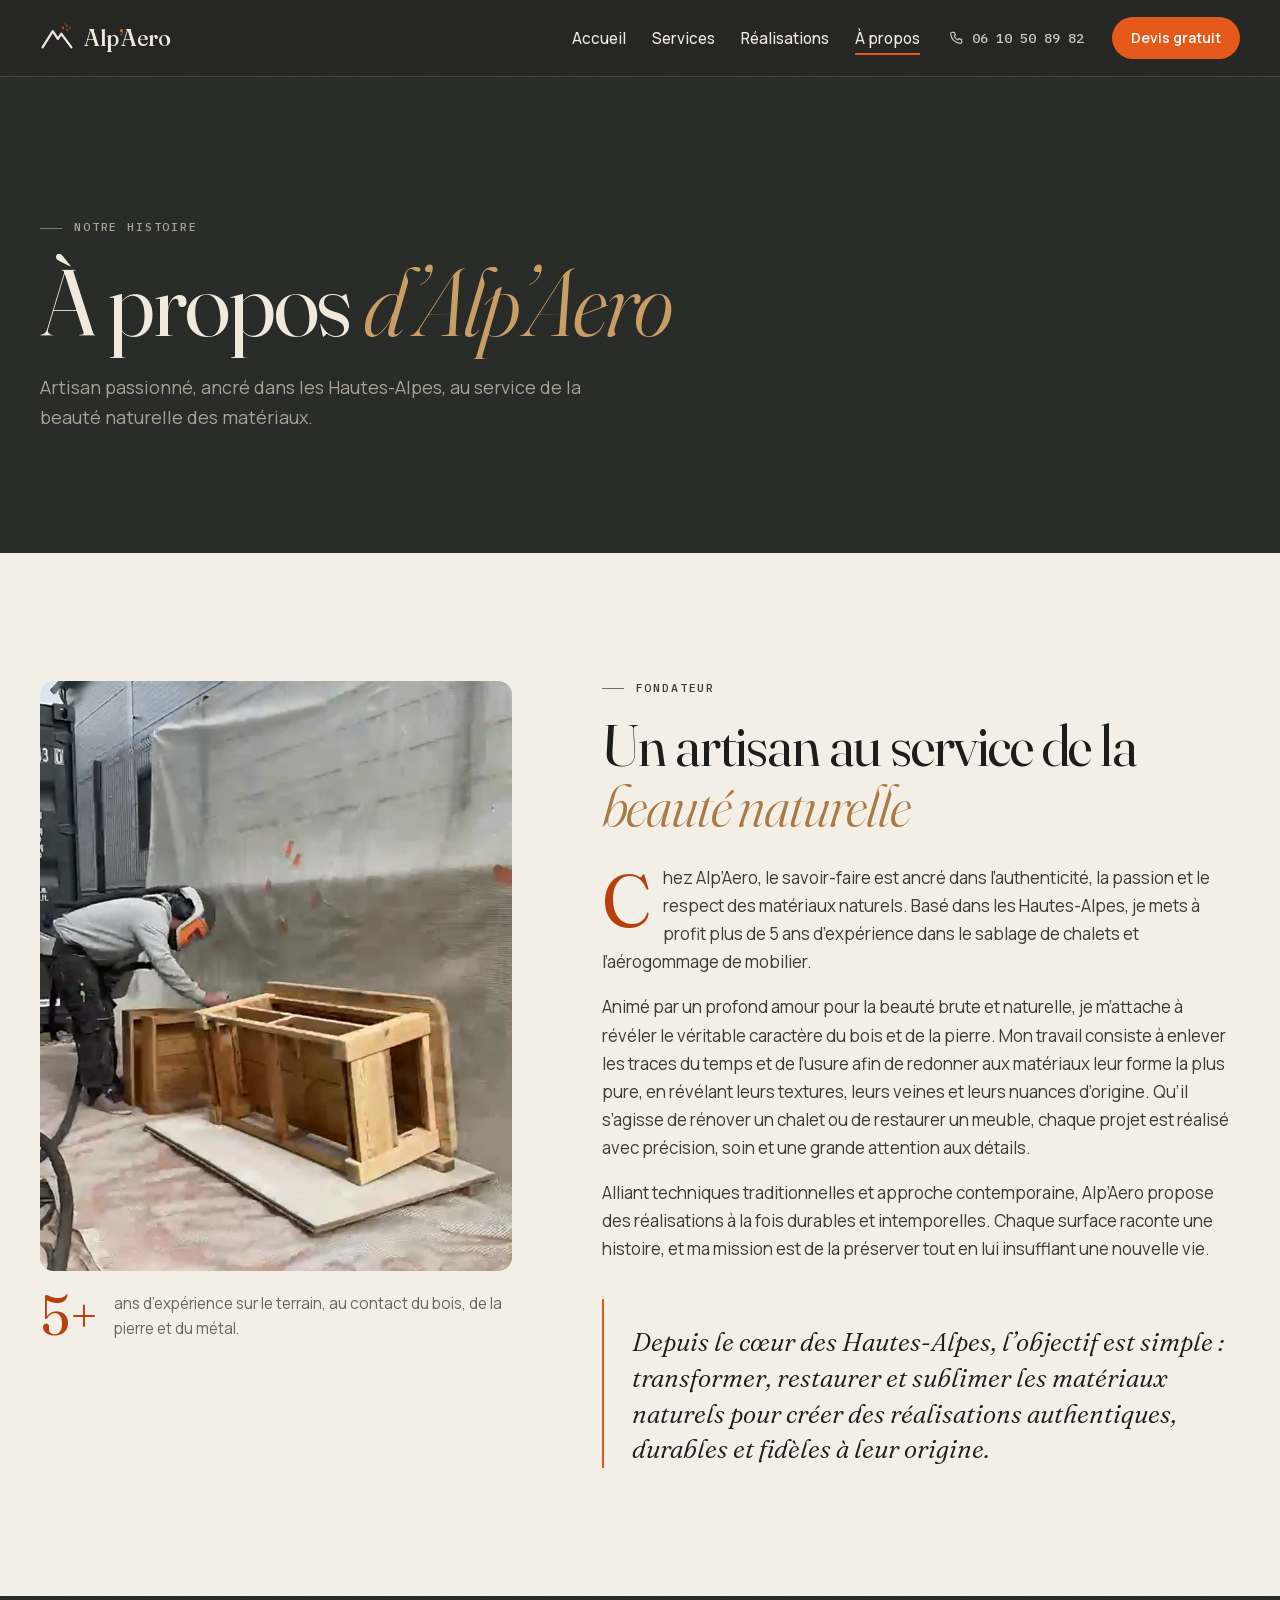
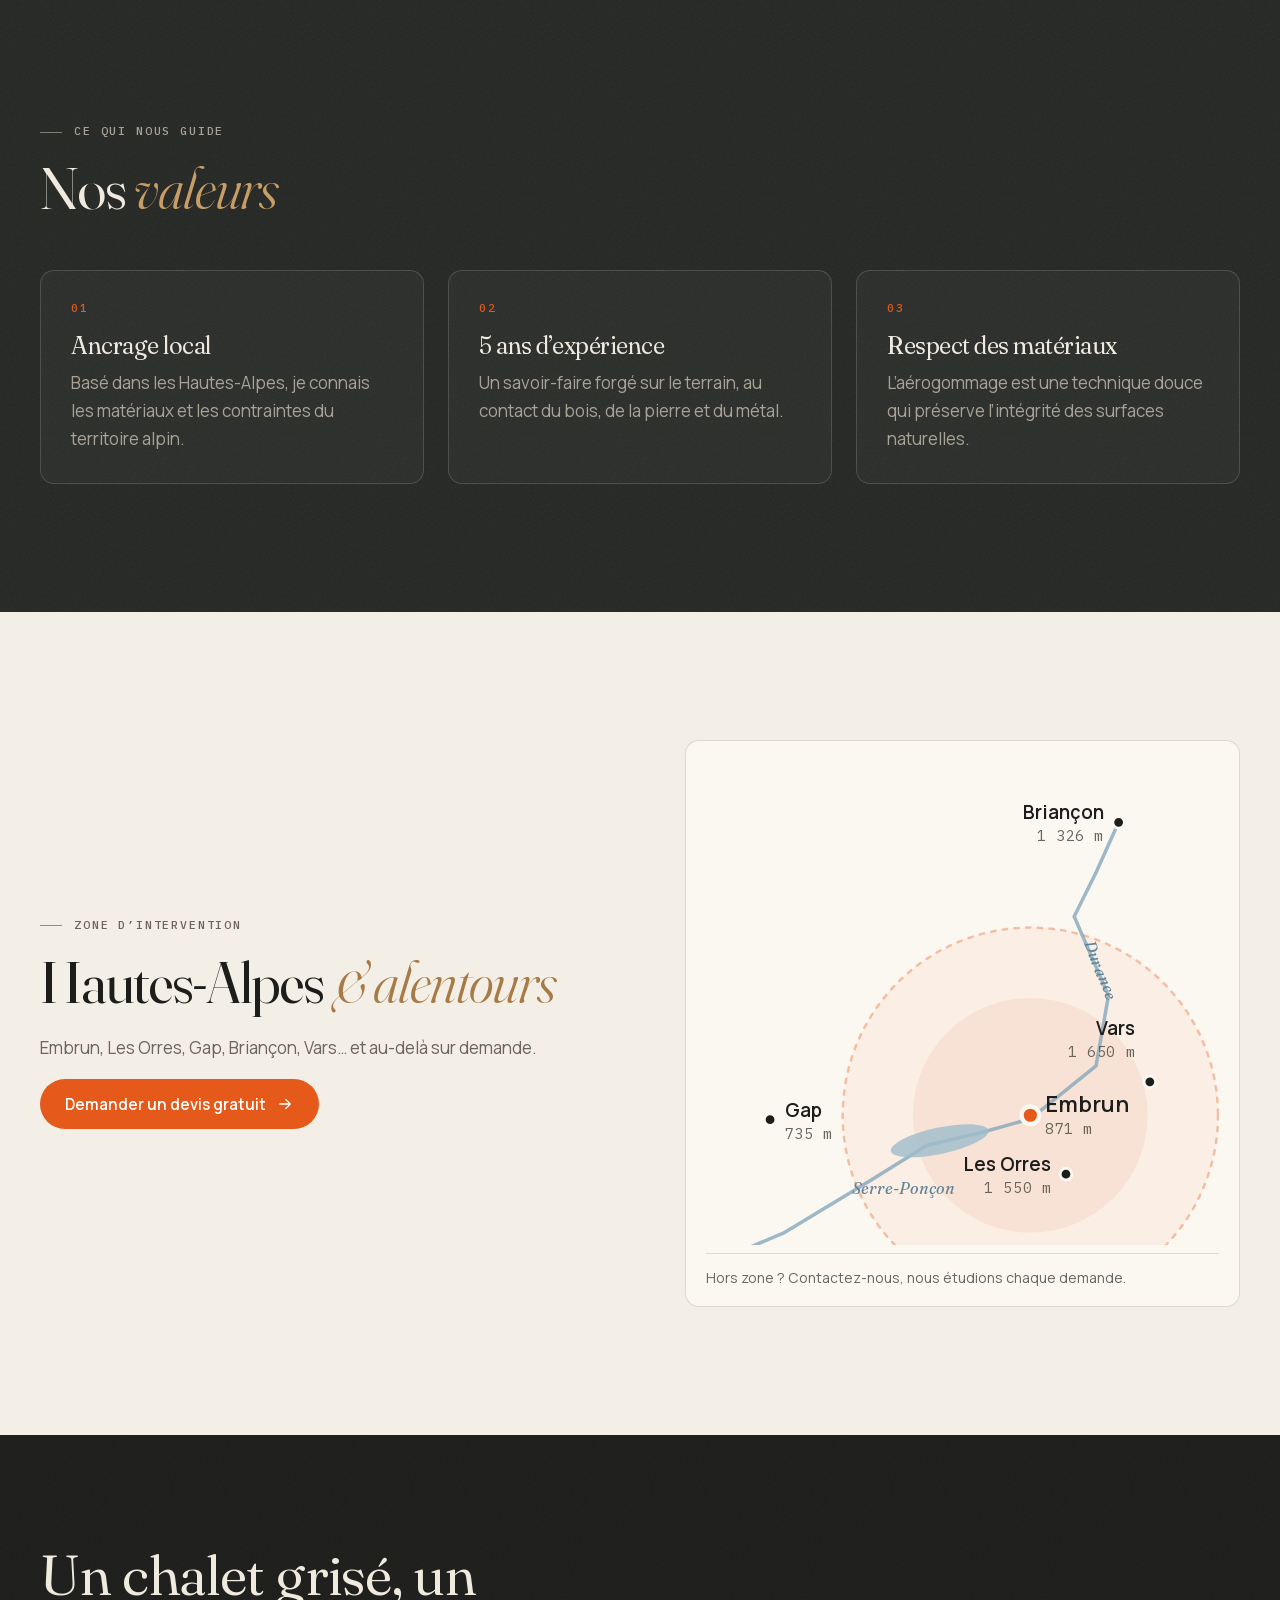
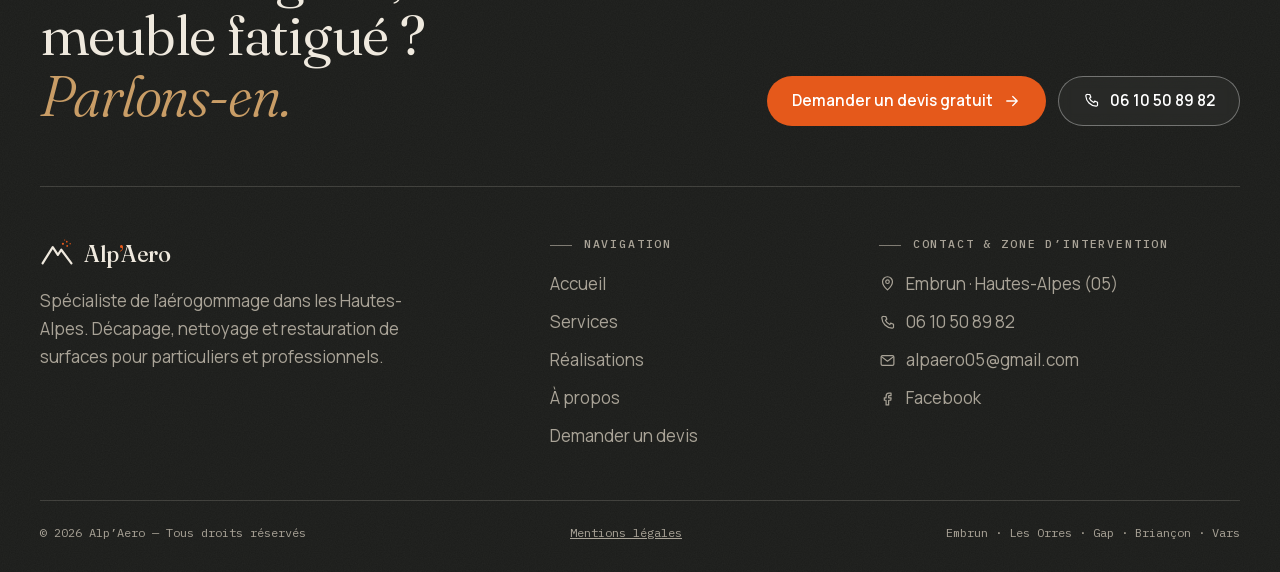
==== a-propos/index.html @ 20765908 "Alp'Aero redesign preview Co-Authored-By: Claude Opus 5.5 <noreply@anthropic.com>" ====
<!doctype html><html lang="fr"><head><meta charset="utf-8"><meta name="viewport" content="width=device-width, initial-scale=1">
<title>Artisan Sablage &amp; Aérogommage Embrun | 5 ans d'expérience | Alp'Aero</title><meta name="description" content="Artisan spécialisé en sablage et aérogommage basé à Embrun avec 5 ans d'expérience. Sablage de chalets et restauration de mobilier dans les Hautes-Alpes. ☎ 06 10 50 89 82"><link rel="canonical" href="https://alpaero.fr/a-propos">
<meta name="color-scheme" content="light"><meta name="robots" content="noindex"><meta name="theme-color" content="#1d1e1c">
<meta property="og:type" content="website"><meta property="og:locale" content="fr_FR"><meta property="og:site_name" content="Alp'Aero"><meta property="og:title" content="Artisan Sablage &amp; Aérogommage Embrun | 5 ans d'expérience | Alp'Aero"><meta property="og:description" content="Artisan spécialisé en sablage et aérogommage basé à Embrun avec 5 ans d'expérience. Sablage de chalets et restauration de mobilier dans les Hautes-Alpes. ☎ 06 10 50 89 82"><meta property="og:url" content="https://alpaero.fr/a-propos"><meta property="og:image" content="https://alpaero.fr/assets/img/chalet-terrasse-2000.webp">
<link rel="icon" href="../assets/img/favicon.svg" type="image/svg+xml">
<link rel="preload" href="../assets/fonts/fraunces.woff2" as="font" type="font/woff2" crossorigin><link rel="preload" href="../assets/fonts/manrope.woff2" as="font" type="font/woff2" crossorigin>
<link rel="stylesheet" href="../assets/css/site.css">
<script>document.documentElement.classList.add('js')</script>

</head><body class="p-a-propos"><a class="skip" href="#main">Aller au contenu</a>
<header class="hd" data-hd><div class="wrap hd-in">
<a class="brand" href="../" aria-label="Alp'Aero, accueil"><svg class="mark" viewBox="0 0 40 40" aria-hidden="true"><path class="mk-m" d="M3 31 15 12l6 9 4-6 12 16"/><g class="mk-g"><circle cx="27" cy="8" r="1.3"/><circle cx="31.5" cy="5.5" r="1"/><circle cx="32" cy="10.5" r="1.1"/><circle cx="35.5" cy="8" r=".8"/><circle cx="29" cy="3.5" r=".7"/></g></svg><span>Alp<i>’</i>Aero</span></a>
<nav class="nav" id="nav" aria-label="Navigation principale"><ul><li><a href="../">Accueil</a></li><li><a href="../services/">Services</a></li><li><a href="../realisations/">Réalisations</a></li><li><a href="../a-propos/" aria-current="page">À propos</a></li></ul>
<a class="nav-tel" href="tel:+33610508982"><svg viewBox="0 0 24 24" aria-hidden="true"><path d="M6.6 3.5h3l1.5 4-2 1.3a11 11 0 0 0 6.1 6.1l1.3-2 4 1.5v3A2 2 0 0 1 18.4 20 15.4 15.4 0 0 1 4 5.6a2 2 0 0 1 2.6-2.1z"/></svg>06 10 50 89 82</a></nav>
<a class="btn btn-o hd-cta" href="../devis/">Devis gratuit</a>
<button class="burger" aria-controls="nav" aria-expanded="false" aria-label="Menu"><span></span><span></span></button>
</div></header><main id="main">
<section class="phero grain"><div class="wrap"><p class="k">Notre histoire</p><h1>À propos <em>d’Alp’Aero</em></h1>
<p class="lede">Artisan passionné, ancré dans les Hautes-Alpes, au service de la beauté naturelle des matériaux.</p></div></section>
<section class="sec"><div class="wrap about">
<figure class="about-img reveal"><img src="../assets/img/nico-action-1000.webp" srcset="../assets/img/nico-action-1000.webp 1000w" sizes="(min-width:900px) 40vw, 100vw" width="720" height="1280" alt="Artisan aérogommeur Alp’Aero au travail, casque et visière" loading="lazy" decoding="async"><figcaption><b>5+</b> ans d’expérience sur le terrain, au contact du bois, de la pierre et du métal.</figcaption></figure>
<div class="about-txt"><p class="k">Fondateur</p><h2>Un artisan au service de la <em>beauté naturelle</em></h2>
<p class="drop">Chez Alp’Aero, le savoir-faire est ancré dans l’authenticité, la passion et le respect des matériaux naturels. Basé dans les Hautes-Alpes, je mets à profit plus de 5 ans d’expérience dans le sablage de chalets et l’aérogommage de mobilier.</p>
<p>Animé par un profond amour pour la beauté brute et naturelle, je m’attache à révéler le véritable caractère du bois et de la pierre. Mon travail consiste à enlever les traces du temps et de l’usure afin de redonner aux matériaux leur forme la plus pure, en révélant leurs textures, leurs veines et leurs nuances d’origine. Qu’il s’agisse de rénover un chalet ou de restaurer un meuble, chaque projet est réalisé avec précision, soin et une grande attention aux détails.</p>
<p>Alliant techniques traditionnelles et approche contemporaine, Alp’Aero propose des réalisations à la fois durables et intemporelles. Chaque surface raconte une histoire, et ma mission est de la préserver tout en lui insufflant une nouvelle vie.</p>
<blockquote>Depuis le cœur des Hautes-Alpes, l’objectif est simple : transformer, restaurer et sublimer les matériaux naturels pour créer des réalisations authentiques, durables et fidèles à leur origine.</blockquote>
</div></div></section>
<section class="sec action grain"><div class="wrap"><div class="sec-hd row"><p class="k">Ce qui nous guide</p><h2>Nos <em>valeurs</em></h2></div>
<div class="values"><div class="val reveal"><span class="num">01</span><h3>Ancrage local</h3><p>Basé dans les Hautes-Alpes, je connais les matériaux et les contraintes du territoire alpin.</p></div><div class="val reveal"><span class="num">02</span><h3>5 ans d’expérience</h3><p>Un savoir-faire forgé sur le terrain, au contact du bois, de la pierre et du métal.</p></div><div class="val reveal"><span class="num">03</span><h3>Respect des matériaux</h3><p>L’aérogommage est une technique douce qui préserve l’intégrité des surfaces naturelles.</p></div></div></div></section>
<section class="sec"><div class="wrap why-in"><div><p class="k">Zone d’intervention</p><h2>Hautes-Alpes <em>& alentours</em></h2><p>Embrun, Les Orres, Gap, Briançon, Vars… et au-delà sur demande.</p><a class="btn btn-o" href="../devis/">Demander un devis gratuit <svg viewBox="0 0 24 24" aria-hidden="true"><path d="M5 12h14M13 6l6 6-6 6"/></svg></a></div><figure class="map" aria-label="Carte de la zone d’intervention autour d’Embrun"><svg viewBox="-10 -10 350 330" role="img"><title>Zone d’intervention : Embrun, Les Orres, Gap, Briançon, Vars</title>
<circle class="m-zone" cx="211.2" cy="231.6" r="128"/><circle class="m-zone2" cx="211.2" cy="231.6" r="80"/>
<polyline class="m-river" points="271.4,31.8 256.0,66.0 241.1,96.0 264.5,150.0 256.0,198.0 211.2,234.0 179.2,243.0 140.8,252.0 102.4,276.0 42.7,312.0 0.0,330.0"/><ellipse class="m-lake" cx="149.3" cy="249.0" rx="34" ry="9" transform="rotate(-12 149.3 249.0)"/>
<text class="m-lbl-s" x="89.6" y="285">Serre-Ponçon</text><text class="m-lbl-s" x="247.5" y="114.0" transform="rotate(68 247.5 114.0)">Durance</text>
<g class="m-town"><circle cx="271.4" cy="31.8" r="4"/><text x="261.4" y="29.8" text-anchor="end">Briançon</text><text class="m-alt" x="261.4" y="44.8" text-anchor="end">1 326 m</text></g><g class="m-town"><circle cx="292.7" cy="208.8" r="4"/><text x="282.7" y="176.8" text-anchor="end">Vars</text><text class="m-alt" x="282.7" y="191.8" text-anchor="end">1 650 m</text></g><g class="m-town home"><circle cx="211.2" cy="231.6" r="6"/><text x="221.2" y="229.6" text-anchor="start">Embrun</text><text class="m-alt" x="221.2" y="244.6" text-anchor="start">871 m</text></g><g class="m-town"><circle cx="235.5" cy="271.8" r="4"/><text x="225.5" y="269.8" text-anchor="end">Les Orres</text><text class="m-alt" x="225.5" y="284.8" text-anchor="end">1 550 m</text></g><g class="m-town"><circle cx="33.7" cy="234.6" r="4"/><text x="43.7" y="232.6" text-anchor="start">Gap</text><text class="m-alt" x="43.7" y="247.6" text-anchor="start">735 m</text></g>
</svg><figcaption>Hors zone&nbsp;? Contactez-nous, nous étudions chaque demande.</figcaption></figure></div></section></main><footer class="ft grain"><div class="wrap">
<div class="ft-top"><p class="ft-big">Un chalet grisé, un meuble fatigué&nbsp;?<br><em>Parlons-en.</em></p>
<div class="ft-act"><a class="btn btn-o" href="../devis/">Demander un devis gratuit <svg viewBox="0 0 24 24" aria-hidden="true"><path d="M5 12h14M13 6l6 6-6 6"/></svg></a><a class="btn btn-ghost" href="tel:+33610508982"><svg viewBox="0 0 24 24" aria-hidden="true"><path d="M6.6 3.5h3l1.5 4-2 1.3a11 11 0 0 0 6.1 6.1l1.3-2 4 1.5v3A2 2 0 0 1 18.4 20 15.4 15.4 0 0 1 4 5.6a2 2 0 0 1 2.6-2.1z"/></svg>06 10 50 89 82</a></div></div>
<div class="ft-cols">
<div><a class="brand" href="../"><svg class="mark" viewBox="0 0 40 40" aria-hidden="true"><path class="mk-m" d="M3 31 15 12l6 9 4-6 12 16"/><g class="mk-g"><circle cx="27" cy="8" r="1.3"/><circle cx="31.5" cy="5.5" r="1"/><circle cx="32" cy="10.5" r="1.1"/><circle cx="35.5" cy="8" r=".8"/><circle cx="29" cy="3.5" r=".7"/></g></svg><span>Alp<i>’</i>Aero</span></a><p>Spécialiste de l’aérogommage dans les Hautes-Alpes. Décapage, nettoyage et restauration de surfaces pour particuliers et professionnels.</p></div>
<div><p class="k">Navigation</p><ul><li><a href="../">Accueil</a></li><li><a href="../services/">Services</a></li><li><a href="../realisations/">Réalisations</a></li><li><a href="../a-propos/">À propos</a></li><li><a href="../devis/">Demander un devis</a></li></ul></div>
<div><p class="k">Contact & zone d’intervention</p><ul class="ft-c"><li><svg viewBox="0 0 24 24" aria-hidden="true"><path d="M12 21s-7-6.2-7-11.5a7 7 0 0 1 14 0C19 14.8 12 21 12 21z"/><circle cx="12" cy="9.5" r="2.5"/></svg>Embrun · Hautes-Alpes (05)</li><li><a href="tel:+33610508982"><svg viewBox="0 0 24 24" aria-hidden="true"><path d="M6.6 3.5h3l1.5 4-2 1.3a11 11 0 0 0 6.1 6.1l1.3-2 4 1.5v3A2 2 0 0 1 18.4 20 15.4 15.4 0 0 1 4 5.6a2 2 0 0 1 2.6-2.1z"/></svg>06 10 50 89 82</a></li><li><a href="mailto:alpaero05@gmail.com"><svg viewBox="0 0 24 24" aria-hidden="true"><rect x="3" y="5" width="18" height="14" rx="2"/><path d="m3.5 6.5 8.5 6.5 8.5-6.5"/></svg>alpaero05@gmail.com</a></li><li><a href="https://www.facebook.com/alpaero" rel="noopener" target="_blank"><svg viewBox="0 0 24 24" aria-hidden="true"><path d="M14 8h3V4.5h-3c-2.5 0-4 1.7-4 4.2V11H7.5v3.5H10V21h3.6v-6.5h3l.5-3.5h-3.5V9c0-.6.4-1 1-1z"/></svg>Facebook</a></li></ul></div>
</div>
<div class="ft-bot"><span>© 2026 Alp’Aero — Tous droits réservés</span><a href="../mentions-legales/">Mentions légales</a><span>Embrun · Les Orres · Gap · Briançon · Vars</span></div>
</div></footer>
<a class="fab" href="tel:+33610508982" aria-label="Appeler Alp'Aero"><svg viewBox="0 0 24 24" aria-hidden="true"><path d="M6.6 3.5h3l1.5 4-2 1.3a11 11 0 0 0 6.1 6.1l1.3-2 4 1.5v3A2 2 0 0 1 18.4 20 15.4 15.4 0 0 1 4 5.6a2 2 0 0 1 2.6-2.1z"/></svg></a>
<dialog class="lb" data-lb><button class="lb-x" aria-label="Fermer">×</button><img alt=""><p></p></dialog>
<script src="../assets/js/site.js" defer></script></body></html>
---- assets/css/site.css ----
/* Alp'Aero — slate tarp, raw wood, safety orange */
@font-face{font-family:Fraunces;src:url(../fonts/fraunces.woff2) format("woff2");font-weight:300 700;font-style:normal;font-display:swap}
@font-face{font-family:Fraunces;src:url(../fonts/fraunces-italic.woff2) format("woff2");font-weight:300 500;font-style:italic;font-display:swap}
@font-face{font-family:Manrope;src:url(../fonts/manrope.woff2) format("woff2");font-weight:400 700;font-display:swap}
@font-face{font-family:"Plex Mono";src:url(../fonts/plexmono-400.woff2) format("woff2");font-weight:400;font-display:swap}
@font-face{font-family:"Plex Mono";src:url(../fonts/plexmono-500.woff2) format("woff2");font-weight:500;font-display:swap}

:root{
  --ink:#1d1e1c;--slate:#262825;--slate-2:#33362f;--paper:#f4efe6;--paper-2:#ebe4d7;--card:#fbf8f2;
  --wood:#c99d66;--wood-2:#a87a45;--orange:#e5591b;--orange-d:#b7400c;--muted:#6a645a;--line:rgba(29,30,28,.14);
  --on-dark:#efe9de;--on-dark-m:#a9a397;--line-d:rgba(239,233,222,.16);
  --serif:Fraunces,Georgia,serif;--sans:Manrope,system-ui,sans-serif;--mono:"Plex Mono",ui-monospace,monospace;
  --r:14px;--gut:clamp(16px,4vw,40px);--ease:cubic-bezier(.2,.7,.2,1);
}
*,*::before,*::after{box-sizing:border-box}
html{-webkit-text-size-adjust:100%;scroll-behavior:smooth;scroll-padding-top:90px}
body{margin:0;background:var(--paper);color:var(--ink);font:400 1.0625rem/1.65 var(--sans);overflow-x:hidden;-webkit-font-smoothing:antialiased}
img,video,svg{display:block;max-width:100%}
img{height:auto}
a{color:inherit}
button{font:inherit;color:inherit}
h1,h2,h3{font-family:var(--serif);font-weight:380;line-height:1.04;letter-spacing:-.02em;margin:0;font-variation-settings:"opsz" 144,"SOFT" 30}
h1 em,h2 em,.ft-big em{font-style:italic;font-weight:320;color:var(--wood-2)}
.grain h1 em,.grain h2 em,.ft-big em{color:var(--wood)}
h1{font-size:clamp(2.7rem,7.4vw,6.4rem)}
h2{font-size:clamp(2.1rem,4.6vw,3.7rem)}
h3{font-size:1.5rem;font-variation-settings:"opsz" 40}
p{margin:0 0 1em}
.wrap{width:min(1240px,100% - 2*var(--gut));margin-inline:auto}
.k,.num{font:500 .72rem/1.3 var(--mono);letter-spacing:.16em;text-transform:uppercase;color:var(--muted);margin:0 0 18px}
.num{color:var(--orange-d);display:block}
.grain .k,.grain .num{color:var(--on-dark-m)}.grain .num{color:var(--orange)}
.k::before{content:"";display:inline-block;width:22px;height:1px;background:currentColor;vertical-align:middle;margin-right:12px;opacity:.7}
.skip{position:absolute;left:-999px;top:8px;background:var(--orange);color:#fff;padding:8px 14px;border-radius:8px;z-index:100}.skip:focus{left:8px}
:focus-visible{outline:2px solid var(--orange);outline-offset:3px}
svg{fill:none;stroke:currentColor;stroke-width:1.7;stroke-linecap:round;stroke-linejoin:round}

/* grit texture for dark sections */
.grain{position:relative;background:var(--slate);color:var(--on-dark);isolation:isolate}
.grain::after{content:"";position:absolute;inset:0;pointer-events:none;z-index:1;opacity:.22;mix-blend-mode:overlay;
  background-image:url("data:image/svg+xml,%3Csvg xmlns='http://www.w3.org/2000/svg' width='240' height='240'%3E%3Cfilter id='n'%3E%3CfeTurbulence type='fractalNoise' baseFrequency='.85' numOctaves='3' stitchTiles='stitch'/%3E%3CfeColorMatrix values='0 0 0 0 1 0 0 0 0 1 0 0 0 0 1 0 0 0 1.4 -.35'/%3E%3C/filter%3E%3Crect width='240' height='240' filter='url(%23n)'/%3E%3C/svg%3E")}
.grain>*{position:relative;z-index:2}

/* buttons */
.btn{display:inline-flex;align-items:center;gap:10px;min-height:50px;padding:0 24px;border-radius:999px;font:600 .95rem/1 var(--sans);text-decoration:none;border:1px solid transparent;cursor:pointer;transition:background .25s,color .25s,border-color .25s,transform .25s var(--ease)}
.btn svg{width:18px;height:18px;transition:transform .3s var(--ease)}.btn:hover svg{transform:translateX(3px)}
.btn-o{background:var(--orange);color:#fff}.btn-o:hover{background:var(--orange-d)}
.btn-dark{background:var(--ink);color:var(--paper)}.btn-dark:hover{background:#000}
.btn-ghost{border-color:rgba(255,255,255,.35);color:#fff;background:rgba(255,255,255,.04);backdrop-filter:blur(6px)}.btn-ghost:hover{background:rgba(255,255,255,.14)}
.btn-ghost svg{width:17px;height:17px}.btn-ghost:hover svg{transform:none}
.link{display:inline-flex;align-items:center;gap:8px;font-weight:600;text-decoration:none;border-bottom:1px solid currentColor;padding-bottom:3px}
.link svg{width:16px;height:16px;transition:transform .3s var(--ease)}.link:hover svg{transform:translateX(4px)}
.center{text-align:center;margin-top:44px}

/* header */
.hd{position:sticky;top:0;z-index:50;background:rgba(244,239,230,.86);backdrop-filter:saturate(1.4) blur(14px);-webkit-backdrop-filter:saturate(1.4) blur(14px);border-bottom:1px solid var(--line);transition:background .35s,border-color .35s,color .35s}
.hd.over{position:fixed;left:0;right:0;background:transparent;border-color:transparent;color:#fff;backdrop-filter:none;-webkit-backdrop-filter:none}
.hd.over.stuck{background:rgba(29,30,28,.82);backdrop-filter:blur(14px);-webkit-backdrop-filter:blur(14px);border-color:var(--line-d)}
.hd-in{display:flex;align-items:center;gap:28px;height:76px}
.brand{display:flex;align-items:center;gap:10px;text-decoration:none;font:500 1.45rem/1 var(--serif);letter-spacing:-.02em;font-variation-settings:"opsz" 72}
.brand i{color:var(--orange);font-style:normal}
.mark{width:34px;height:34px}.mark .mk-m{stroke-width:2.6}.mark .mk-g{fill:var(--orange);stroke:none}
.nav{margin-left:auto;display:flex;align-items:center;gap:28px}
.nav ul{display:flex;gap:26px;list-style:none;margin:0;padding:0}
.nav a{text-decoration:none;font-weight:500;font-size:.95rem;position:relative}
.nav ul a::after{content:"";position:absolute;left:0;right:0;bottom:-6px;height:2px;background:var(--orange);transform:scaleX(0);transform-origin:left;transition:transform .35s var(--ease)}
.nav ul a:hover::after,.nav ul a[aria-current]::after{transform:scaleX(1)}
.nav-tel{display:flex;align-items:center;gap:8px;font:500 .85rem var(--mono)!important;opacity:.85}.nav-tel svg{width:16px;height:16px}
.hd-cta{min-height:42px;padding:0 18px;font-size:.88rem}
.burger{display:none;width:44px;height:44px;border:0;background:none;padding:10px;margin-right:-10px;cursor:pointer}
.burger span{display:block;height:2px;background:currentColor;margin:6px 0;transition:transform .3s}
.burger[aria-expanded=true] span:first-child{transform:translateY(4px) rotate(45deg)}.burger[aria-expanded=true] span:last-child{transform:translateY(-4px) rotate(-45deg)}

/* hero */
.hero{min-height:100svh;display:flex;flex-direction:column;justify-content:flex-end;overflow:hidden;color:#fff;background:#1d1e1c}
.hero-img{position:absolute;inset:0;width:100%;height:100%;object-fit:cover;z-index:0!important;transform:scale(1.06);animation:heroIn 2.4s var(--ease) forwards}
@keyframes heroIn{to{transform:scale(1)}}
.hero::before{content:"";position:absolute;inset:0;z-index:1;background:linear-gradient(180deg,rgba(20,20,18,.55) 0%,rgba(20,20,18,0) 26%,rgba(20,20,18,.08) 45%,rgba(20,20,18,.82) 100%),linear-gradient(90deg,rgba(20,20,18,.55),rgba(20,20,18,0) 65%)}
.hero-in{padding:140px 0 56px}
.hero .k{color:rgba(255,255,255,.8)}
.hero h1{max-width:12.5ch;text-wrap:balance}
.hero h1 em{color:#e9c89b}
.lede{font-size:clamp(1.05rem,1.4vw,1.2rem);max-width:54ch;margin-top:22px;opacity:.88}
.act{display:flex;flex-wrap:wrap;gap:12px;margin-top:34px}
.hero-tel{display:flex;flex-wrap:wrap;justify-content:space-between;gap:6px 24px;align-items:center;padding:16px var(--gut);border-top:1px solid rgba(255,255,255,.18);font:500 .8rem/1.4 var(--mono);letter-spacing:.04em;text-decoration:none;color:rgba(255,255,255,.82);background:rgba(20,20,18,.35);backdrop-filter:blur(8px)}
.hero-tel b{color:#fff;font-weight:500}
.dot{display:inline-block;width:8px;height:8px;border-radius:50%;background:#6bd06b;margin-right:10px;box-shadow:0 0 0 0 rgba(107,208,107,.6);animation:pulse 2.2s infinite}
@keyframes pulse{70%{box-shadow:0 0 0 9px rgba(107,208,107,0)}100%{box-shadow:0 0 0 0 rgba(107,208,107,0)}}

.ticker{background:var(--orange);color:#fff;overflow:hidden;font:500 .78rem/1 var(--mono);letter-spacing:.14em;text-transform:uppercase;white-space:nowrap}
.ticker div{display:inline-flex;animation:tick 38s linear infinite;padding:15px 0}
.ticker span{padding:0 26px;display:inline-flex;align-items:center;gap:52px}
.ticker span::after{content:"✦";font-size:.7rem;opacity:.75;margin-left:52px}
.ticker span{gap:0}
@keyframes tick{to{transform:translateX(-50%)}}

/* sections */
.sec{padding:clamp(72px,10vw,136px) 0}
.sec-hd{max-width:760px;margin:0 auto 52px;text-align:center}
.sec-hd p:not(.k){color:var(--muted);max-width:52ch;margin:20px auto 0}
.sec-hd.row{text-align:left;margin-left:0}
.grain .sec-hd p:not(.k){color:var(--on-dark-m)}

/* before/after */
.transform{background:var(--paper-2)}
.chips{display:flex;flex-wrap:wrap;justify-content:center;gap:8px;margin-bottom:28px}
.chips button{border:1px solid var(--line);background:var(--card);padding:10px 18px;border-radius:999px;font:500 .78rem/1 var(--mono);letter-spacing:.1em;text-transform:uppercase;cursor:pointer;transition:all .25s}
.chips button:hover{border-color:var(--ink)}
.chips button[aria-selected=true]{background:var(--ink);color:var(--paper);border-color:var(--ink)}
.pair{animation:fadeUp .6s var(--ease)}
.pair-cap{text-align:center;max-width:56ch;margin:22px auto 0;color:var(--muted)}
.pair-cap .k{display:block;margin-bottom:8px}.pair-cap .k::before{display:none}
@keyframes fadeUp{from{opacity:0;transform:translateY(14px)}}
.ba{margin:0;width:min(100%,calc(74svh * var(--ar)));margin-inline:auto}
.ba-feature{width:min(100%,calc(70svh * var(--ar)))}
.ba-stage{position:relative;aspect-ratio:var(--ar);border-radius:var(--r);overflow:hidden;touch-action:pan-y;user-select:none;-webkit-user-select:none;cursor:ew-resize;background:#ccc;box-shadow:0 30px 60px -30px rgba(29,30,28,.45)}
.ba-stage img{position:absolute;inset:0;width:100%;height:100%;object-fit:cover;pointer-events:none}
.ba-b{position:absolute;inset:0;clip-path:inset(0 calc(100% - var(--pos,50%)) 0 0)}
.ba-dust{position:absolute;inset:0;width:100%;height:100%;pointer-events:none}
.ba-line{position:absolute;top:0;bottom:0;left:var(--pos,50%);width:2px;margin-left:-1px;background:#fff;box-shadow:0 0 12px rgba(0,0,0,.35);outline:none}
.ba-knob{position:absolute;top:50%;left:50%;width:52px;height:52px;margin:-26px 0 0 -26px;border-radius:50%;background:var(--orange);color:#fff;display:grid;place-items:center;box-shadow:0 6px 20px rgba(0,0,0,.35),0 0 0 6px rgba(255,255,255,.25);transition:transform .25s var(--ease)}
.ba-knob svg{width:24px;height:24px;stroke-width:2.2}
.ba-stage:hover .ba-knob,.ba-line:focus-visible .ba-knob{transform:scale(1.08)}
.ba-line:focus-visible .ba-knob{box-shadow:0 0 0 3px #fff,0 0 0 6px var(--orange)}
.ba-tag{position:absolute;top:14px;padding:7px 12px;border-radius:999px;font:500 .7rem/1 var(--mono);letter-spacing:.14em;text-transform:uppercase;background:rgba(20,20,18,.62);color:#fff;backdrop-filter:blur(6px);pointer-events:none}
.ba-tl{left:14px}.ba-tr{right:14px;background:rgba(229,89,27,.9)}

/* services cards */
.svc-grid{display:grid;grid-template-columns:repeat(3,1fr);gap:24px}
.svc{background:var(--card);border-radius:var(--r);overflow:hidden;border:1px solid var(--line);display:flex;flex-direction:column;transition:transform .5s var(--ease),box-shadow .5s}
.svc:hover{transform:translateY(-6px);box-shadow:0 28px 50px -30px rgba(29,30,28,.4)}
.svc-img{position:relative;display:block;aspect-ratio:4/4.3;overflow:hidden}
.svc-img img{width:100%;height:100%;object-fit:cover;transition:transform 1.2s var(--ease)}
.svc:hover .svc-img img{transform:scale(1.05)}
.svc-tag{position:absolute;left:14px;top:14px;padding:7px 12px;border-radius:999px;background:var(--card);font:500 .7rem/1 var(--mono);letter-spacing:.12em;text-transform:uppercase}
.svc-body{padding:26px 26px 30px;display:flex;flex-direction:column;flex:1}
.svc-body h3{margin-bottom:12px}.svc-body p{color:var(--muted);flex:1}
.svc-body .num{margin-bottom:14px}

/* action / film */
.action-in{display:grid;grid-template-columns:1.15fr .85fr;gap:clamp(40px,7vw,110px);align-items:center}
.action-txt>p{color:var(--on-dark-m);max-width:50ch;margin-top:22px}
.steps{list-style:none;margin:40px 0 0;padding:0;display:grid;gap:0}
.steps li{display:grid;grid-template-columns:56px 1fr;gap:6px;padding:22px 0;border-top:1px solid var(--line-d)}
.steps li:last-child{border-bottom:1px solid var(--line-d)}
.steps h3{font-size:1.3rem;margin-bottom:6px}
.steps p{color:var(--on-dark-m);margin:0;font-size:.98rem}
.steps .num{padding-top:5px}
.steps-row{grid-template-columns:repeat(4,1fr);gap:28px;margin-top:0}
.steps-row li{grid-template-columns:1fr;border:0;border-top:2px solid var(--orange);padding-top:22px}
.steps-row li:last-child{border-bottom:0}
.film{margin:0;position:relative;border-radius:22px;overflow:hidden;aspect-ratio:9/16;max-height:82svh;justify-self:center;width:min(100%,calc(82svh*9/16));background:#000;box-shadow:0 40px 80px -30px rgba(0,0,0,.7);border:1px solid var(--line-d)}
.film video{width:100%;height:100%;object-fit:cover}
.film figcaption{position:absolute;left:14px;right:14px;bottom:14px;padding:10px 14px;border-radius:12px;background:rgba(20,20,18,.6);backdrop-filter:blur(8px);font:500 .72rem/1.3 var(--mono);letter-spacing:.06em;color:#fff;display:flex;align-items:center;gap:10px;pointer-events:none}
.rec{width:8px;height:8px;border-radius:50%;background:var(--orange);flex:none;animation:blink 1.4s infinite}
@keyframes blink{50%{opacity:.25}}

/* why + map */
.why-in{display:grid;grid-template-columns:1fr 1fr;gap:clamp(40px,7vw,100px);align-items:center}
.why-in h2{margin-bottom:22px}.why-in p:not(.k){color:var(--muted)}
.ticks{list-style:none;padding:0;margin:26px 0;display:grid;gap:12px}
.ticks li{display:flex;gap:12px;align-items:flex-start;font-weight:500}
.ticks svg{width:22px;height:22px;flex:none;padding:3px;border-radius:50%;background:var(--orange);color:#fff;stroke-width:2.6;margin-top:1px}
.map{margin:0;background:var(--card);border:1px solid var(--line);border-radius:var(--r);padding:20px 20px 16px}
.map svg{width:100%;height:auto;overflow:visible}
.m-zone{fill:rgba(229,89,27,.06);stroke:rgba(229,89,27,.35);stroke-dasharray:3 5}
.m-zone2{fill:rgba(229,89,27,.08);stroke:none}
.m-river{stroke:#7fa3b8;stroke-width:2.4;opacity:.75}
.m-lake{fill:#9fbdcc;stroke:none;opacity:.8}
.m-lbl-s{font:italic 400 11px var(--serif);fill:#5f8396;stroke:none}
.m-town circle{fill:var(--ink);stroke:var(--card);stroke-width:2}
.m-town.home circle{fill:var(--orange);stroke-width:3}
.m-town text{font:600 13px var(--sans);fill:var(--ink);stroke:none}
.m-town .m-alt{font:400 10px var(--mono);fill:var(--muted);letter-spacing:.04em}
.m-town.home text:first-of-type{font-size:15px}
.map figcaption{font-size:.88rem;color:var(--muted);border-top:1px solid var(--line);padding-top:12px;margin-top:8px}

/* strip */
.strip{padding-bottom:clamp(72px,9vw,120px)}
.strip-row{display:flex;gap:18px;overflow-x:auto;scroll-snap-type:x mandatory;padding:0 var(--gut) 18px;scrollbar-width:thin;cursor:grab}
.strip-row.drag{cursor:grabbing;scroll-snap-type:none}
.strip-it{flex:none;width:clamp(240px,28vw,380px);aspect-ratio:3/4;border:0;padding:0;border-radius:var(--r);overflow:hidden;scroll-snap-align:start;cursor:zoom-in;background:var(--paper-2)}
.strip-it:nth-child(even){margin-top:42px}
.strip-it img{width:100%;height:100%;object-fit:cover;transition:transform 1s var(--ease)}
.strip-it:hover img{transform:scale(1.04)}
@media (min-width:1240px){.strip-row{padding-left:calc((100vw - 1240px)/2)}}

/* quote */
.quote{overflow:hidden}
.quote-bg{position:absolute;inset:0;width:100%;height:100%;object-fit:cover;opacity:.22;z-index:0!important;filter:grayscale(.4)}
.quote-in{display:grid;grid-template-columns:1fr 1fr;gap:clamp(40px,6vw,90px);align-items:center}
.quote-in p:not(.k){color:var(--on-dark-m);max-width:44ch;margin-top:20px}
.big-tel{display:inline-flex;align-items:center;gap:14px;margin-top:20px;font:400 clamp(1.8rem,3.4vw,2.6rem)/1 var(--serif);text-decoration:none;border-bottom:1px solid var(--line-d);padding-bottom:10px}
.big-tel svg{width:28px;height:28px;color:var(--orange)}
.card{background:var(--card);color:var(--ink);border-radius:20px;padding:clamp(24px,3vw,38px);box-shadow:0 40px 80px -40px rgba(0,0,0,.6)}
.card h3{margin-bottom:20px}
.card-l{box-shadow:none;border:1px solid var(--line)}

/* forms */
.form{display:grid;gap:16px}
.f2{display:grid;grid-template-columns:1fr 1fr;gap:16px}
.form label{display:grid;gap:7px;font:500 .7rem/1 var(--mono);letter-spacing:.14em;text-transform:uppercase;color:var(--muted)}
.form input,.form select,.form textarea{width:100%;font:400 1rem/1.4 var(--sans);color:var(--ink);background:var(--paper);border:1px solid var(--line);border-radius:10px;padding:13px 14px;transition:border-color .2s,box-shadow .2s;text-transform:none;letter-spacing:0;appearance:none;-webkit-appearance:none}
.form select{background-image:url("data:image/svg+xml,%3Csvg xmlns='http://www.w3.org/2000/svg' viewBox='0 0 24 24' fill='none' stroke='%231d1e1c' stroke-width='2'%3E%3Cpath d='m6 9 6 6 6-6'/%3E%3C/svg%3E");background-repeat:no-repeat;background-position:right 12px center;background-size:18px;padding-right:40px}
.form textarea{resize:vertical;min-height:110px}
.form input:focus,.form select:focus,.form textarea:focus{outline:none;border-color:var(--orange);box-shadow:0 0 0 3px rgba(229,89,27,.18)}
.form .bad{border-color:#c0392b;box-shadow:0 0 0 3px rgba(192,57,43,.12)}
.form button{justify-self:start;margin-top:4px}
.f-note{display:flex;gap:10px;align-items:flex-start;font-size:.9rem;color:var(--muted);margin:0}.f-note svg{width:18px;flex:none;margin-top:3px}
.f-msg{margin:0;padding:12px 14px;border-radius:10px;background:#e8f2e3;color:#24502a;font-size:.95rem}
.f-msg.err{background:#f8e5e1;color:#8a2a1d}

/* page hero */
.phero{padding:clamp(150px,18vw,220px) 0 clamp(70px,8vw,110px)}
.phero h1{max-width:15ch}
.phero.small{padding-bottom:60px}
.phero.tall{min-height:80svh;display:flex;align-items:center}
.phero .lede{color:var(--on-dark-m);opacity:1}
body:not(.p-home) .hd{position:fixed;left:0;right:0;background:rgba(38,40,37,.82);color:var(--on-dark);border-color:var(--line-d)}

/* services page */
.svc-row{display:grid;grid-template-columns:1fr 1fr;gap:clamp(36px,6vw,90px);align-items:center;padding:clamp(30px,5vw,60px) 0}
.svc-row+.svc-row{border-top:1px solid var(--line)}
.svc-row.rev .svc-row-img{order:2}
.svc-row-img{border-radius:var(--r);overflow:hidden;aspect-ratio:4/4.4}
.svc-row-img img{width:100%;height:100%;object-fit:cover}
.svc-row-txt h2{margin-bottom:20px}.svc-row-txt>p{color:var(--muted)}
.band{background:var(--paper-2);text-align:center}
.band-in h2{margin-bottom:12px}.band-in p{color:var(--muted);margin-bottom:28px}

/* réalisations */
.real{display:grid;grid-template-columns:1.35fr .65fr;gap:clamp(30px,5vw,70px);align-items:center;padding:clamp(34px,5vw,64px) 0}
.real+.real{border-top:1px solid var(--line)}
.real.rev .ba{order:2}
.real .ba{width:min(100%,calc(78svh * var(--ar)))}
.real-txt h2{font-size:clamp(1.8rem,3vw,2.6rem);margin-bottom:16px}
.real-txt p{color:var(--muted)}
.hint{display:flex;align-items:center;gap:10px;font:500 .72rem/1 var(--mono);letter-spacing:.12em;text-transform:uppercase}
.hint svg{width:18px;color:var(--orange)}
.action-txt .btn{margin-top:14px}
.gal{columns:4 220px;column-gap:16px}
.gal-it{display:block;width:100%;border:0;padding:0;margin:0 0 16px;border-radius:12px;overflow:hidden;position:relative;cursor:zoom-in;break-inside:avoid;background:var(--paper-2)}
.gal-it img{width:100%;transition:transform 1s var(--ease)}
.gal-it span{position:absolute;inset:auto 0 0;padding:28px 14px 12px;font-size:.82rem;text-align:left;color:#fff;background:linear-gradient(transparent,rgba(0,0,0,.65));opacity:0;transform:translateY(8px);transition:all .35s var(--ease)}
.gal-it:hover img{transform:scale(1.04)}.gal-it:hover span,.gal-it:focus-visible span{opacity:1;transform:none}

/* à propos */
.about{display:grid;grid-template-columns:.85fr 1.15fr;gap:clamp(40px,7vw,100px);align-items:start}
.about-img{margin:0;position:sticky;top:110px}
.about-img img{border-radius:var(--r);width:100%;aspect-ratio:4/5;object-fit:cover;object-position:50% 30%}
.about-img figcaption{display:flex;gap:16px;align-items:center;margin-top:18px;color:var(--muted);font-size:.95rem}
.about-img b{font:380 3.4rem/1 var(--serif);color:var(--orange-d)}
.about-txt h2{margin-bottom:28px}
.about-txt p{color:#3e3a34}
.drop::first-letter{float:left;font:400 4.6rem/.8 var(--serif);margin:8px 12px 0 0;color:var(--orange-d)}
blockquote{margin:36px 0 0;padding:26px 0 0 28px;border-left:2px solid var(--orange);font:italic 340 clamp(1.3rem,2vw,1.6rem)/1.4 var(--serif);color:var(--ink)}
.values{display:grid;grid-template-columns:repeat(3,1fr);gap:24px}
.val{padding:30px;border:1px solid var(--line-d);border-radius:var(--r);background:rgba(255,255,255,.03)}
.val h3{margin:4px 0 10px}.val p{color:var(--on-dark-m);margin:0}

/* devis */
.devis{display:grid;grid-template-columns:.8fr 1.2fr;gap:clamp(30px,5vw,70px);align-items:start}
.devis-side h2{font-size:2rem;margin-bottom:22px}
.devis-side h3{font-size:1.35rem;margin-top:34px}
.cline{display:grid;gap:4px;padding:16px 0;border-top:1px solid var(--line);text-decoration:none}
.cline .k{margin:0}.cline .k::before{display:none}
.cline b{font-weight:600;font-size:1.08rem;overflow-wrap:anywhere}
a.cline:hover b{color:var(--orange-d)}
.side-img{border-radius:var(--r);overflow:hidden;margin-top:8px}

/* prose */
.prose{max-width:720px}.prose h2{font-size:1.6rem;margin:36px 0 12px}.prose h2:first-child{margin-top:0}
mark{background:#fde6c8;padding:0 4px;border-radius:3px}

/* footer */
.ft{padding:clamp(70px,9vw,110px) 0 30px;background:var(--ink)}
.ft-top{display:flex;justify-content:space-between;align-items:flex-end;gap:30px;flex-wrap:wrap;padding-bottom:60px;border-bottom:1px solid var(--line-d)}
.ft-big{font:360 clamp(2rem,4.4vw,3.5rem)/1.08 var(--serif);letter-spacing:-.02em;margin:0;max-width:18ch}
.ft-act{display:flex;flex-wrap:wrap;gap:12px}
.ft-cols{display:grid;grid-template-columns:1.3fr .8fr 1fr;gap:40px;padding:50px 0}
.ft-cols p:not(.k){color:var(--on-dark-m);max-width:38ch;margin-top:16px}
.ft ul{list-style:none;padding:0;margin:0;display:grid;gap:10px}
.ft ul a{text-decoration:none;color:var(--on-dark-m);transition:color .2s}.ft ul a:hover{color:#fff}
.ft-c li,.ft-c a{display:flex;gap:10px;align-items:center;color:var(--on-dark-m)}.ft-c svg{width:17px;flex:none}
.ft-bot{display:flex;flex-wrap:wrap;gap:10px 28px;justify-content:space-between;padding-top:24px;border-top:1px solid var(--line-d);font:400 .75rem/1.4 var(--mono);color:var(--on-dark-m)}
.ft-bot a{color:inherit}
.fab{display:none}

/* lightbox */
.lb{border:0;padding:0;background:transparent;max-width:min(92vw,1200px);max-height:92vh;color:#fff}
.lb::backdrop{background:rgba(15,15,14,.9);backdrop-filter:blur(4px)}
.lb img{max-width:100%;max-height:84vh;border-radius:10px;margin:auto}
.lb p{text-align:center;margin:14px 0 0;font-size:.95rem;opacity:.85}
.lb-x{position:fixed;top:16px;right:16px;width:46px;height:46px;border-radius:50%;border:0;background:rgba(255,255,255,.14);color:#fff;font-size:1.7rem;line-height:1;cursor:pointer}

/* reveal */
.js .reveal{opacity:0;transform:translateY(24px);transition:opacity .9s var(--ease),transform .9s var(--ease)}
.js .reveal.in{opacity:1;transform:none}
.js .hero .reveal{transition-delay:.15s}.js .hero .lede.reveal{transition-delay:.3s}.js .hero .act.reveal{transition-delay:.45s}

/* responsive */
@media (max-width:1060px){
  .nav-tel{display:none}
}
@media (max-width:900px){
  .burger{display:block}
  .hd-cta{margin-left:auto}
  .nav{position:fixed;inset:76px 0 auto;flex-direction:column;align-items:stretch;gap:0;padding:12px var(--gut) 26px;background:var(--ink);color:var(--on-dark);border-bottom:1px solid var(--line-d);transform:translateY(-12px);opacity:0;visibility:hidden;transition:all .3s var(--ease)}
  .nav.open{transform:none;opacity:1;visibility:visible}
  .nav ul{flex-direction:column;gap:0}
  .nav ul a{display:block;padding:16px 0;font:400 1.6rem/1.1 var(--serif);border-bottom:1px solid var(--line-d)}
  .nav ul a::after{display:none}
  .nav ul a[aria-current]{color:var(--wood)}
  .nav-tel{display:flex;margin-top:20px;font-size:1rem!important}
  .svc-grid,.values{grid-template-columns:1fr}
  .action-in,.why-in,.quote-in,.svc-row,.real,.about,.devis{grid-template-columns:1fr}
  .svc-row.rev .svc-row-img,.real.rev .ba{order:0}
  .steps-row{grid-template-columns:1fr 1fr}
  .about-img{position:static}
  .ft-cols{grid-template-columns:1fr 1fr}.ft-cols>div:first-child{grid-column:1/-1}
  .film{max-height:72svh;width:min(100%,calc(72svh*9/16))}
}
@media (max-width:600px){
  body{font-size:1rem}
  .hd-in{height:66px;gap:12px}.nav{inset:66px 0 auto}
  .brand{font-size:1.25rem}.mark{width:30px;height:30px}
  .hd-cta{min-height:38px;padding:0 14px;font-size:.8rem}
  .hero-in{padding:120px 0 34px}
  .hero-tel{font-size:.7rem}
  .act .btn{flex:1 1 auto;justify-content:center}
  .f2,.steps-row{grid-template-columns:1fr}
  .ba-knob{width:44px;height:44px;margin:-22px 0 0 -22px}
  .ba-tag{top:10px;font-size:.62rem;padding:6px 9px}.ba-tl{left:10px}.ba-tr{right:10px}
  .strip-it:nth-child(even){margin-top:0}
  .gal{columns:2;column-gap:10px}.gal-it{margin-bottom:10px}
  .ft-cols{grid-template-columns:1fr}
  .ft-top{padding-bottom:40px}
  .fab{display:grid;place-items:center;position:fixed;right:16px;bottom:16px;width:56px;height:56px;border-radius:50%;background:var(--orange);color:#fff;z-index:40;box-shadow:0 10px 30px rgba(0,0,0,.3)}
  .fab svg{width:24px}
  .form button{justify-self:stretch;justify-content:center}
}
@media (prefers-reduced-motion:reduce){
  *,*::before,*::after{animation:none!important;transition:none!important;scroll-behavior:auto!important}
  .js .reveal{opacity:1;transform:none}
}
.map svg{overflow:hidden}
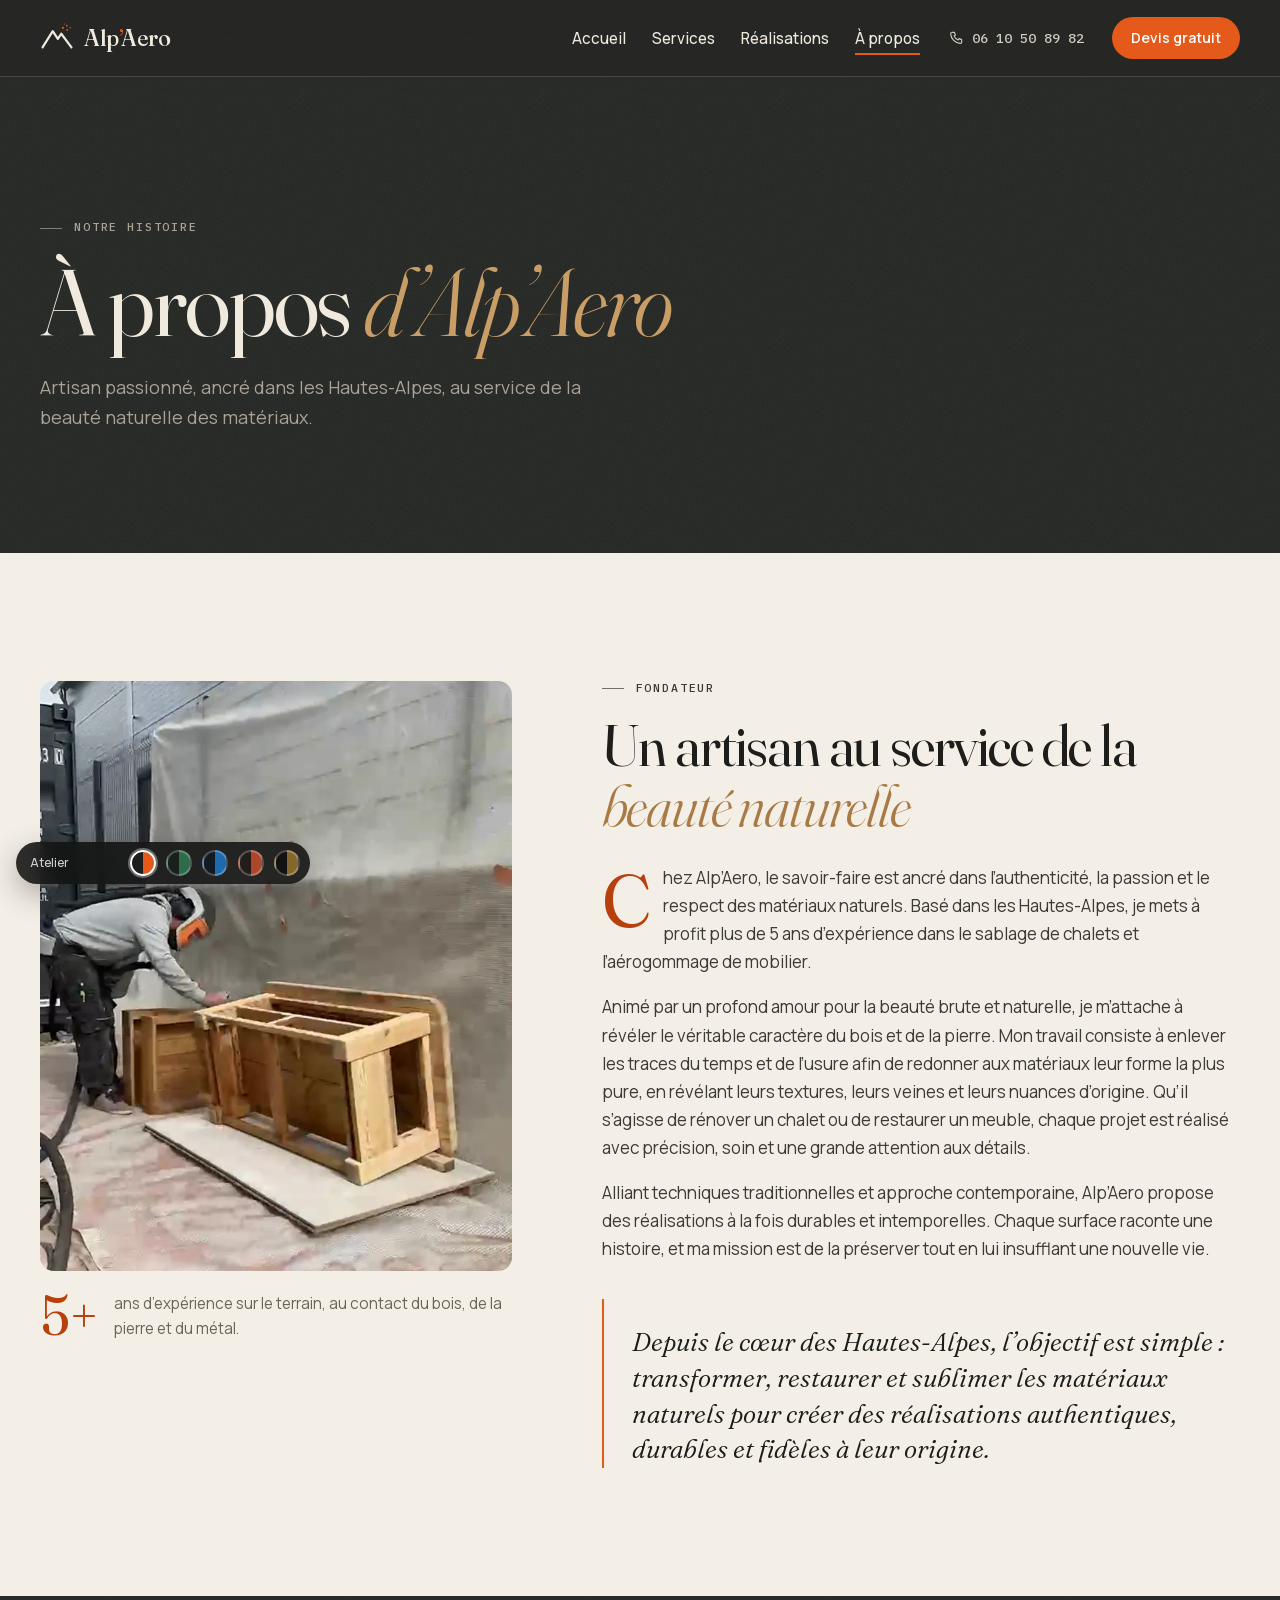
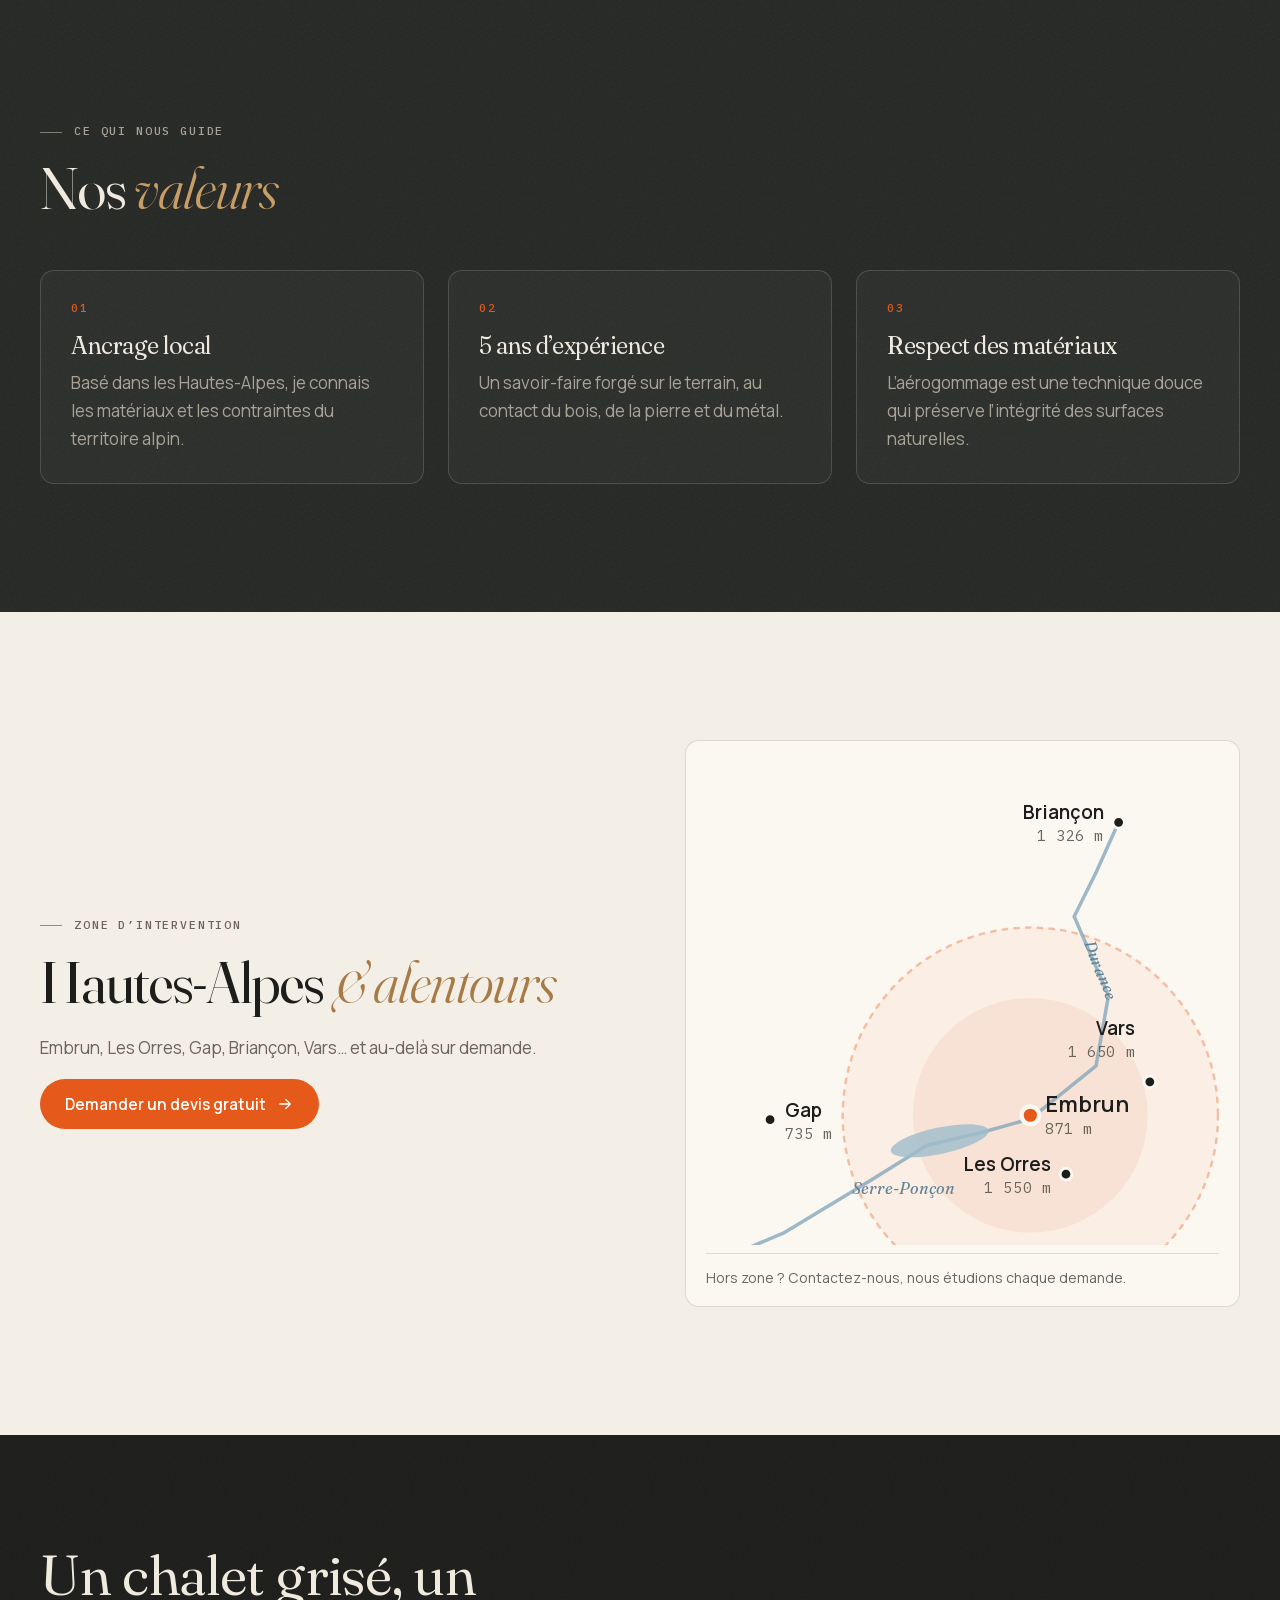
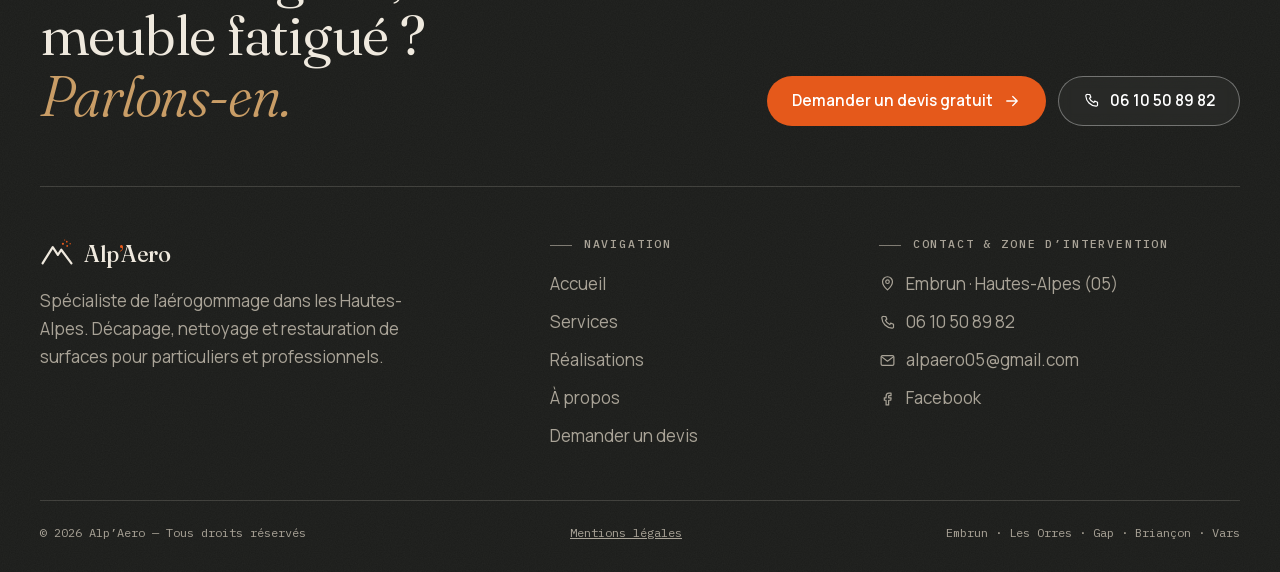
==== commit e9fa6d3f: "Add colour versions for Nico to compare Co-Authored-By: Claude Opus 5.5 <noreply@anthropic.com>" ====
--- a/a-propos/index.html
+++ b/a-propos/index.html
@@ -4,7 +4,7 @@
 <meta property="og:type" content="website"><meta property="og:locale" content="fr_FR"><meta property="og:site_name" content="Alp'Aero"><meta property="og:title" content="Artisan Sablage &amp; Aérogommage Embrun | 5 ans d'expérience | Alp'Aero"><meta property="og:description" content="Artisan spécialisé en sablage et aérogommage basé à Embrun avec 5 ans d'expérience. Sablage de chalets et restauration de mobilier dans les Hautes-Alpes. ☎ 06 10 50 89 82"><meta property="og:url" content="https://alpaero.fr/a-propos"><meta property="og:image" content="https://alpaero.fr/assets/img/chalet-terrasse-2000.webp">
 <link rel="icon" href="../assets/img/favicon.svg" type="image/svg+xml">
 <link rel="preload" href="../assets/fonts/fraunces.woff2" as="font" type="font/woff2" crossorigin><link rel="preload" href="../assets/fonts/manrope.woff2" as="font" type="font/woff2" crossorigin>
-<link rel="stylesheet" href="../assets/css/site.css">
+<link rel="stylesheet" href="../assets/css/site.css"><link rel="stylesheet" href="../assets/css/palettes.css"><script src="../assets/js/palettes.js"></script>
 <script>document.documentElement.classList.add('js')</script>
 
 </head><body class="p-a-propos"><a class="skip" href="#main">Aller au contenu</a>
--- a/assets/css/palettes.css
+++ b/assets/css/palettes.css
@@ -0,0 +1,27 @@
+/* preview-only palettes */
+html[data-pal="sapin"]{--ink:#17201b;--slate:#1e2a23;--slate-2:#29372e;--paper:#f2f0e8;--paper-2:#e5e2d5;--card:#faf9f3;--wood:#c9a46a;--wood-2:#977643;--orange:#2e6b4b;--orange-d:#204f36;--muted:#5f665e;--line:rgba(23,32,27,.14);--on-dark:#ebeee6;--on-dark-m:#a2ab9f;--line-d:rgba(235,238,230,.16)}
+html[data-pal="sapin"] .hd:not(.over){background:rgba(242,240,232,.86)}html[data-pal="sapin"] .hd.over.stuck{background:rgba(23,32,27,.82)}html[data-pal="sapin"] body:not(.p-home) .hd{background:rgba(30,42,35,.82)}
+html[data-pal="sapin"] .hero{background:#17201b}html[data-pal="sapin"] .hero::before{background:linear-gradient(180deg,rgba(23,32,27,.55) 0%,rgba(23,32,27,0) 26%,rgba(23,32,27,.08) 45%,rgba(23,32,27,.82) 100%),linear-gradient(90deg,rgba(23,32,27,.55),rgba(23,32,27,0) 65%)}
+html[data-pal="sapin"] .ba-tr{background:rgba(46,107,75,.9)}html[data-pal="sapin"] .m-zone{fill:rgba(46,107,75,.06);stroke:rgba(46,107,75,.35)}html[data-pal="sapin"] .m-zone2{fill:rgba(46,107,75,.08)}html[data-pal="sapin"] .form input:focus,html[data-pal="sapin"] .form select:focus,html[data-pal="sapin"] .form textarea:focus{box-shadow:0 0 0 3px rgba(46,107,75,.18)}
+html[data-pal="sapin"] .grain .num{color:#7cc39b}html[data-pal="sapin"] .grain h1 em,html[data-pal="sapin"] .grain h2 em{color:#c9a46a}
+html[data-pal="ardoise"]{--ink:#141a22;--slate:#1a2330;--slate-2:#25313f;--paper:#f0f2f1;--paper-2:#e2e6e7;--card:#fafbfb;--wood:#9fb4c7;--wood-2:#557089;--orange:#1d6ab0;--orange-d:#155087;--muted:#5b6570;--line:rgba(20,26,34,.14);--on-dark:#e8edf2;--on-dark-m:#9eabb8;--line-d:rgba(232,237,242,.16);--serif:Manrope,system-ui,sans-serif}
+html[data-pal="ardoise"] .hd:not(.over){background:rgba(240,242,241,.86)}html[data-pal="ardoise"] .hd.over.stuck{background:rgba(20,26,34,.82)}html[data-pal="ardoise"] body:not(.p-home) .hd{background:rgba(26,35,48,.82)}
+html[data-pal="ardoise"] .hero{background:#141a22}html[data-pal="ardoise"] .hero::before{background:linear-gradient(180deg,rgba(20,26,34,.55) 0%,rgba(20,26,34,0) 26%,rgba(20,26,34,.08) 45%,rgba(20,26,34,.82) 100%),linear-gradient(90deg,rgba(20,26,34,.55),rgba(20,26,34,0) 65%)}
+html[data-pal="ardoise"] .ba-tr{background:rgba(29,106,176,.9)}html[data-pal="ardoise"] .m-zone{fill:rgba(29,106,176,.06);stroke:rgba(29,106,176,.35)}html[data-pal="ardoise"] .m-zone2{fill:rgba(29,106,176,.08)}html[data-pal="ardoise"] .form input:focus,html[data-pal="ardoise"] .form select:focus,html[data-pal="ardoise"] .form textarea:focus{box-shadow:0 0 0 3px rgba(29,106,176,.18)}
+html[data-pal="ardoise"] .grain .num{color:#72b2ee}html[data-pal="ardoise"] .grain h1 em,html[data-pal="ardoise"] .grain h2 em{color:#9fb4c7}
+html[data-pal="ardoise"] h1,html[data-pal="ardoise"] h2,html[data-pal="ardoise"] h3{letter-spacing:-.025em}html[data-pal="ardoise"] h1 em,html[data-pal="ardoise"] h2 em,html[data-pal="ardoise"] .ft-big em{font-style:normal;font-weight:500}
+html[data-pal="terre"]{--ink:#231c19;--slate:#2c2421;--slate-2:#3a302b;--paper:#f5efe7;--paper-2:#eae1d4;--card:#fcf8f3;--wood:#caa27a;--wood-2:#9a714c;--orange:#ad472c;--orange-d:#87351f;--muted:#6d6158;--line:rgba(35,28,25,.14);--on-dark:#f1e9e0;--on-dark-m:#b0a397;--line-d:rgba(241,233,224,.16)}
+html[data-pal="terre"] .hd:not(.over){background:rgba(245,239,231,.86)}html[data-pal="terre"] .hd.over.stuck{background:rgba(35,28,25,.82)}html[data-pal="terre"] body:not(.p-home) .hd{background:rgba(44,36,33,.82)}
+html[data-pal="terre"] .hero{background:#231c19}html[data-pal="terre"] .hero::before{background:linear-gradient(180deg,rgba(35,28,25,.55) 0%,rgba(35,28,25,0) 26%,rgba(35,28,25,.08) 45%,rgba(35,28,25,.82) 100%),linear-gradient(90deg,rgba(35,28,25,.55),rgba(35,28,25,0) 65%)}
+html[data-pal="terre"] .ba-tr{background:rgba(173,71,44,.9)}html[data-pal="terre"] .m-zone{fill:rgba(173,71,44,.06);stroke:rgba(173,71,44,.35)}html[data-pal="terre"] .m-zone2{fill:rgba(173,71,44,.08)}html[data-pal="terre"] .form input:focus,html[data-pal="terre"] .form select:focus,html[data-pal="terre"] .form textarea:focus{box-shadow:0 0 0 3px rgba(173,71,44,.18)}
+html[data-pal="terre"] .grain .num{color:#e3855f}html[data-pal="terre"] .grain h1 em,html[data-pal="terre"] .grain h2 em{color:#caa27a}
+html[data-pal="laiton"]{--ink:#121212;--slate:#171717;--slate-2:#232323;--paper:#f3f1ec;--paper-2:#e6e3da;--card:#fbfaf7;--wood:#cfb176;--wood-2:#8f7238;--orange:#86672a;--orange-d:#664d1d;--muted:#625f58;--line:rgba(18,18,18,.14);--on-dark:#efede8;--on-dark-m:#a6a39b;--line-d:rgba(239,237,232,.16)}
+html[data-pal="laiton"] .hd:not(.over){background:rgba(243,241,236,.86)}html[data-pal="laiton"] .hd.over.stuck{background:rgba(18,18,18,.82)}html[data-pal="laiton"] body:not(.p-home) .hd{background:rgba(23,23,23,.82)}
+html[data-pal="laiton"] .hero{background:#121212}html[data-pal="laiton"] .hero::before{background:linear-gradient(180deg,rgba(18,18,18,.55) 0%,rgba(18,18,18,0) 26%,rgba(18,18,18,.08) 45%,rgba(18,18,18,.82) 100%),linear-gradient(90deg,rgba(18,18,18,.55),rgba(18,18,18,0) 65%)}
+html[data-pal="laiton"] .ba-tr{background:rgba(134,103,42,.9)}html[data-pal="laiton"] .m-zone{fill:rgba(134,103,42,.06);stroke:rgba(134,103,42,.35)}html[data-pal="laiton"] .m-zone2{fill:rgba(134,103,42,.08)}html[data-pal="laiton"] .form input:focus,html[data-pal="laiton"] .form select:focus,html[data-pal="laiton"] .form textarea:focus{box-shadow:0 0 0 3px rgba(134,103,42,.18)}
+html[data-pal="laiton"] .grain .num{color:#d4b373}html[data-pal="laiton"] .grain h1 em,html[data-pal="laiton"] .grain h2 em{color:#cfb176}
+.palx{position:fixed;left:16px;bottom:16px;z-index:200;display:flex;align-items:center;gap:10px;padding:8px 10px 8px 14px;border-radius:999px;background:rgba(18,18,18,.88);color:#fff;font:500 12px/1 Manrope,system-ui,sans-serif;box-shadow:0 10px 30px rgba(0,0,0,.3);backdrop-filter:blur(10px);-webkit-backdrop-filter:blur(10px)}
+.palx span{white-space:nowrap;opacity:.8;min-width:7.5em}
+.palx button{width:26px;height:26px;border-radius:50%;border:2px solid rgba(255,255,255,.25);padding:0;cursor:pointer;background:conic-gradient(var(--a) 0 50%,var(--b) 0)}
+.palx button[aria-pressed="true"]{border-color:#fff;box-shadow:0 0 0 2px rgba(255,255,255,.35)}
+@media (max-width:760px){.palx{left:12px;bottom:84px;padding:7px 8px 7px 12px}.palx span{display:none}}
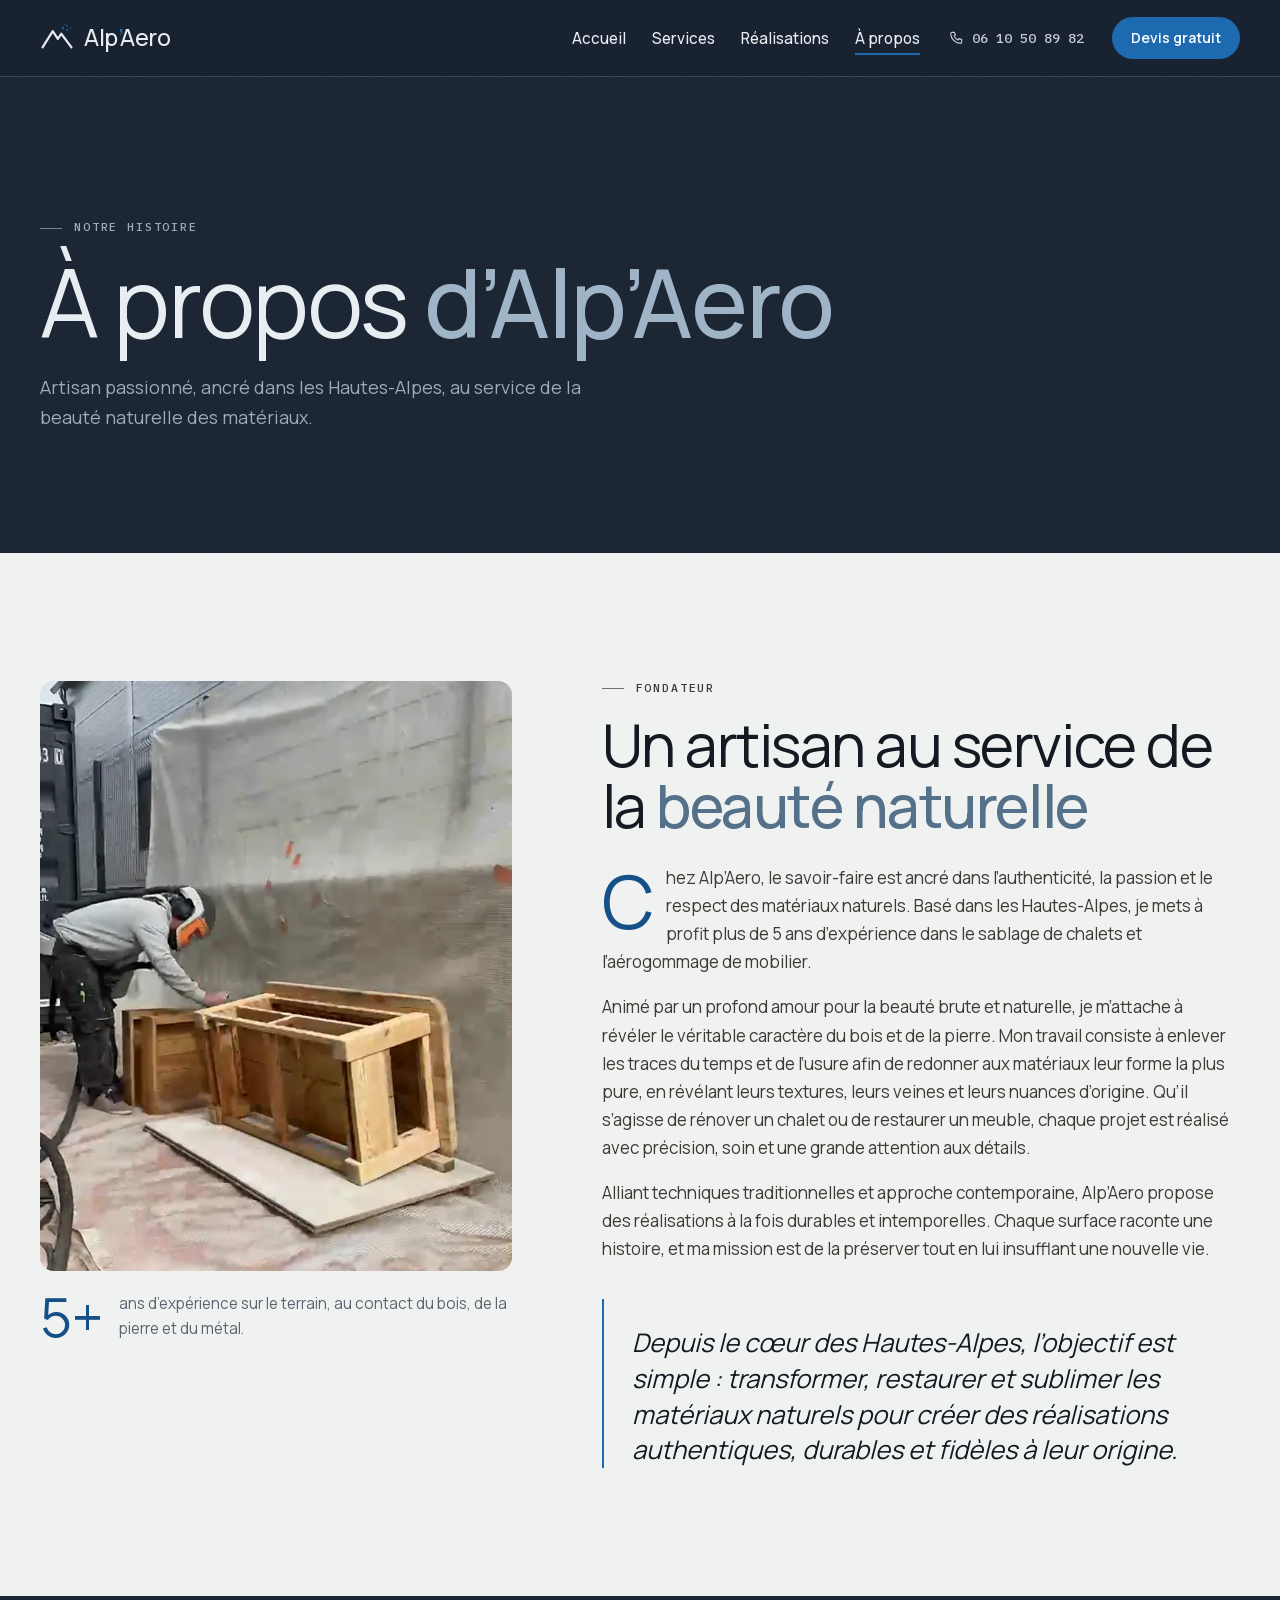
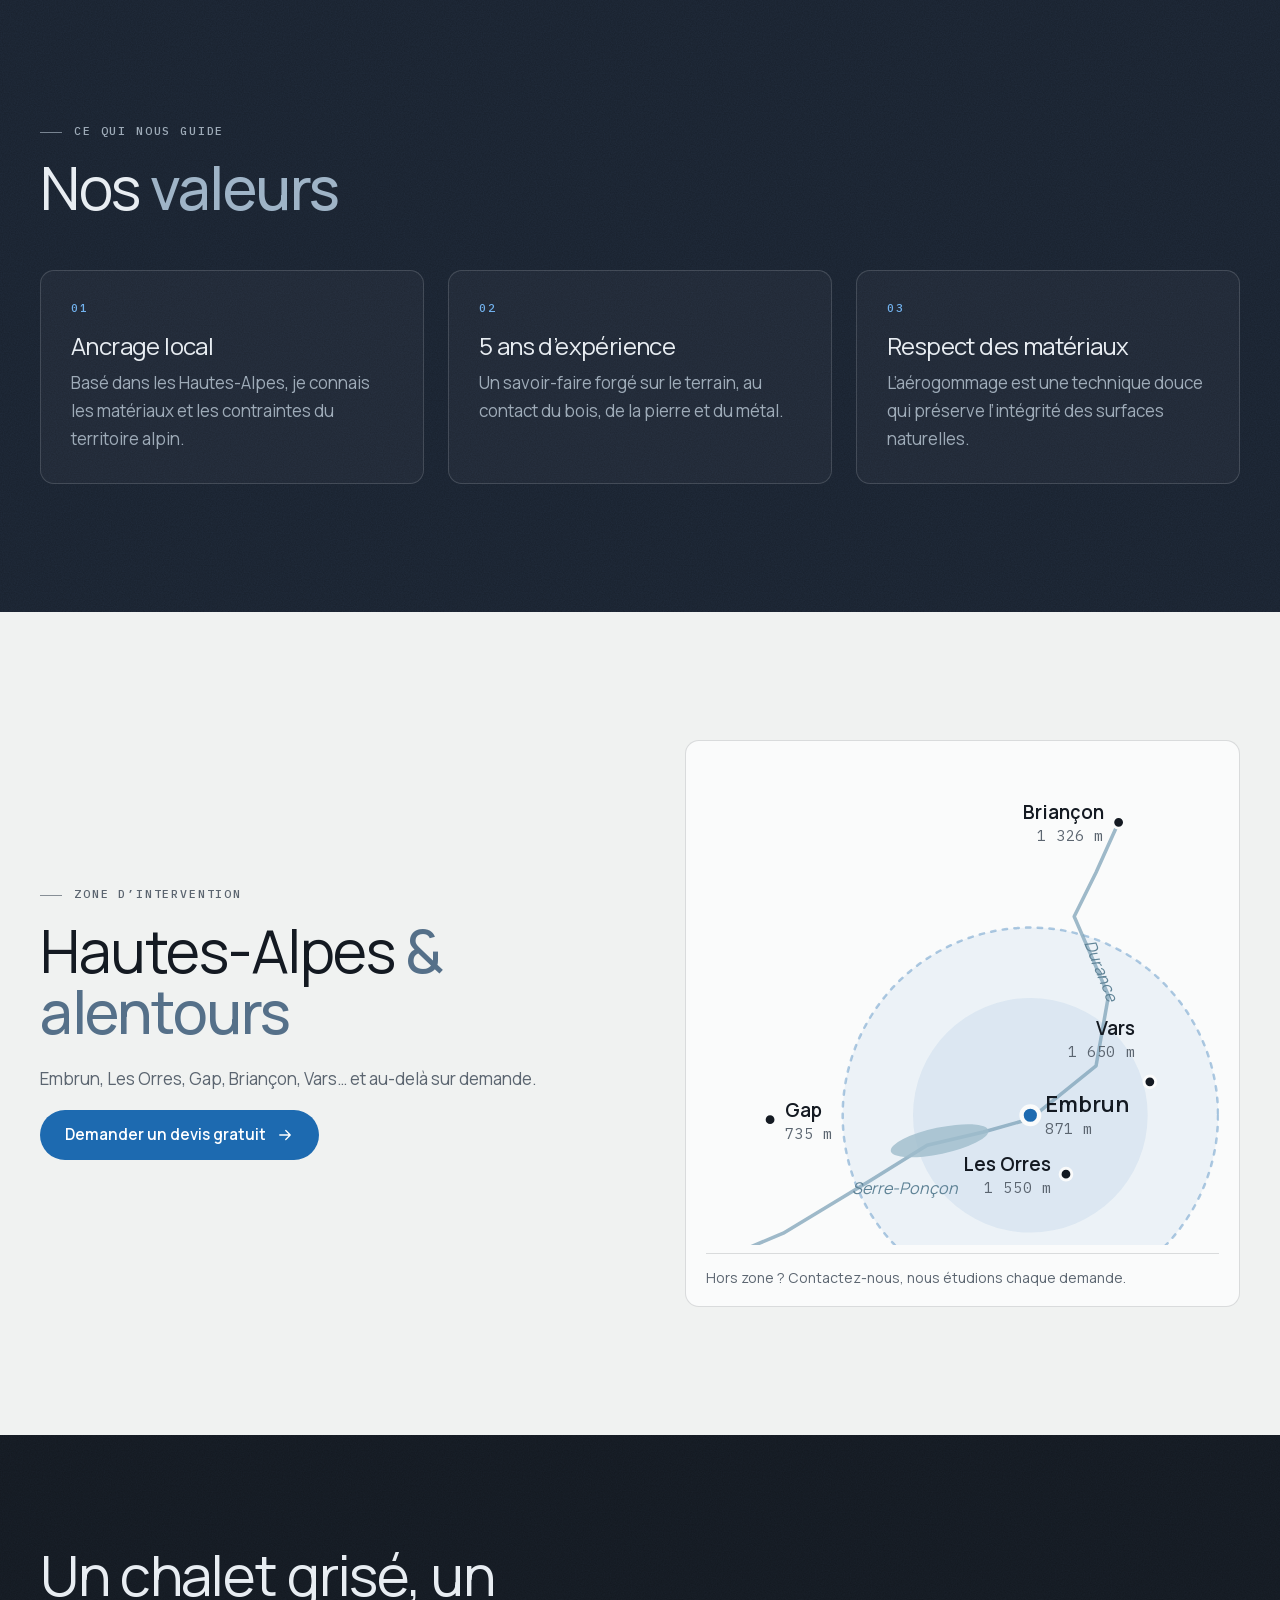
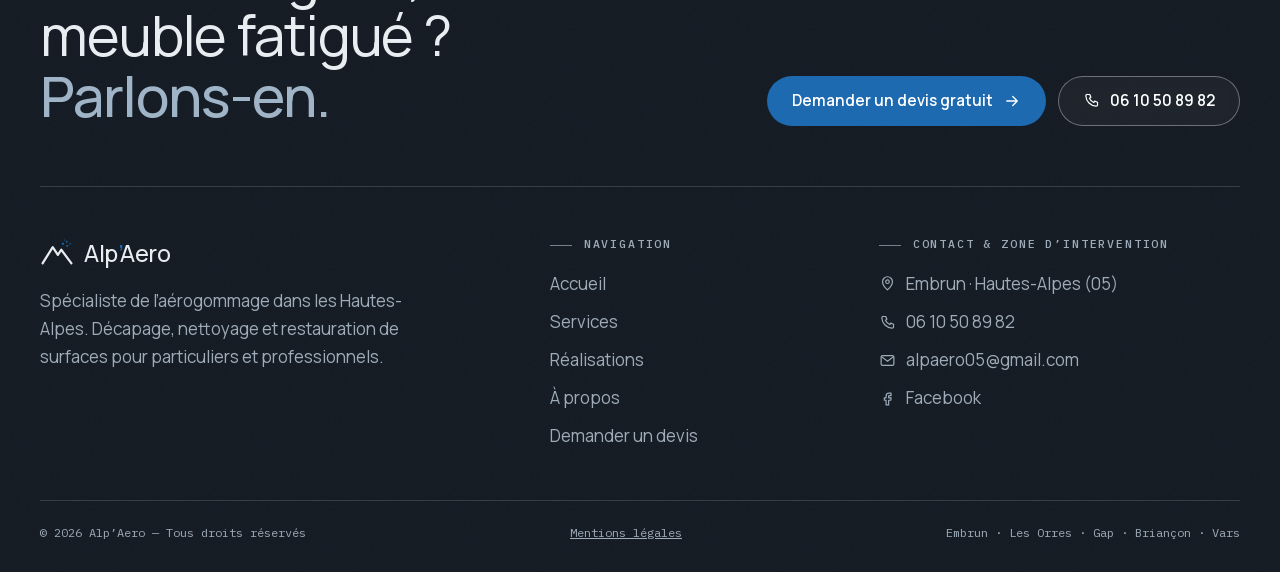
==== commit cf4efd9a: "Ardoise palette, chalet and furniture simulators Co-Authored-By: Claude Opus 5.5 <noreply@anthropic." ====
--- a/a-propos/index.html
+++ b/a-propos/index.html
@@ -1,10 +1,10 @@
 <!doctype html><html lang="fr"><head><meta charset="utf-8"><meta name="viewport" content="width=device-width, initial-scale=1">
 <title>Artisan Sablage &amp; Aérogommage Embrun | 5 ans d'expérience | Alp'Aero</title><meta name="description" content="Artisan spécialisé en sablage et aérogommage basé à Embrun avec 5 ans d'expérience. Sablage de chalets et restauration de mobilier dans les Hautes-Alpes. ☎ 06 10 50 89 82"><link rel="canonical" href="https://alpaero.fr/a-propos">
-<meta name="color-scheme" content="light"><meta name="robots" content="noindex"><meta name="theme-color" content="#1d1e1c">
+<meta name="color-scheme" content="light"><meta name="robots" content="noindex"><meta name="theme-color" content="#141a22">
 <meta property="og:type" content="website"><meta property="og:locale" content="fr_FR"><meta property="og:site_name" content="Alp'Aero"><meta property="og:title" content="Artisan Sablage &amp; Aérogommage Embrun | 5 ans d'expérience | Alp'Aero"><meta property="og:description" content="Artisan spécialisé en sablage et aérogommage basé à Embrun avec 5 ans d'expérience. Sablage de chalets et restauration de mobilier dans les Hautes-Alpes. ☎ 06 10 50 89 82"><meta property="og:url" content="https://alpaero.fr/a-propos"><meta property="og:image" content="https://alpaero.fr/assets/img/chalet-terrasse-2000.webp">
 <link rel="icon" href="../assets/img/favicon.svg" type="image/svg+xml">
 <link rel="preload" href="../assets/fonts/fraunces.woff2" as="font" type="font/woff2" crossorigin><link rel="preload" href="../assets/fonts/manrope.woff2" as="font" type="font/woff2" crossorigin>
-<link rel="stylesheet" href="../assets/css/site.css"><link rel="stylesheet" href="../assets/css/palettes.css"><script src="../assets/js/palettes.js"></script>
+<link rel="stylesheet" href="../assets/css/site.css">
 <script>document.documentElement.classList.add('js')</script>
 
 </head><body class="p-a-propos"><a class="skip" href="#main">Aller au contenu</a>
--- a/assets/css/site.css
+++ b/assets/css/site.css
@@ -344,3 +344,43 @@
   .js .reveal{opacity:1;transform:none}
 }
 .map svg{overflow:hidden}
+
+/* Palette retenue : Ardoise (bleu acier), choisie par Nico le 12/11/2026 */
+:root{--ink:#141a22;--slate:#1a2330;--slate-2:#25313f;--paper:#f0f2f1;--paper-2:#e2e6e7;--card:#fafbfb;--wood:#9fb4c7;--wood-2:#557089;--orange:#1d6ab0;--orange-d:#155087;--muted:#5b6570;--line:rgba(20,26,34,.14);--on-dark:#e8edf2;--on-dark-m:#9eabb8;--line-d:rgba(232,237,242,.16);--serif:Manrope,system-ui,sans-serif}
+:root .hd:not(.over){background:rgba(240,242,241,.86)}:root .hd.over.stuck{background:rgba(20,26,34,.82)}:root body:not(.p-home) .hd{background:rgba(26,35,48,.82)}
+:root .hero{background:#141a22}:root .hero::before{background:linear-gradient(180deg,rgba(20,26,34,.55) 0%,rgba(20,26,34,0) 26%,rgba(20,26,34,.08) 45%,rgba(20,26,34,.82) 100%),linear-gradient(90deg,rgba(20,26,34,.55),rgba(20,26,34,0) 65%)}
+:root .ba-tr{background:rgba(29,106,176,.9)}:root .m-zone{fill:rgba(29,106,176,.06);stroke:rgba(29,106,176,.35)}:root .m-zone2{fill:rgba(29,106,176,.08)}:root .form input:focus,:root .form select:focus,:root .form textarea:focus{box-shadow:0 0 0 3px rgba(29,106,176,.18)}
+:root .grain .num{color:#72b2ee}:root .grain h1 em,:root .grain h2 em{color:#9fb4c7}
+:root h1,:root h2,:root h3{letter-spacing:-.025em}:root h1 em,:root h2 em,:root .ft-big em{font-style:normal;font-weight:500}
+
+/* ---------- simulateur d'aérogommage ---------- */
+.simu{background:var(--paper-2)}
+.simu-box{display:grid;grid-template-columns:minmax(0,1.55fr) minmax(280px,1fr);gap:clamp(24px,4vw,56px);align-items:start}
+.simu-ba{width:100%;margin:0}
+.simu .ba-stage img{transition:opacity .25s}
+.simu-cap{margin-top:10px;font-size:.85rem;color:var(--muted)}
+.simu-k{font:500 .72rem/1.3 var(--mono);letter-spacing:.16em;text-transform:uppercase;color:var(--muted);margin:0 0 12px}
+.simu-fin{display:grid;grid-template-columns:1fr 1fr;gap:10px}
+.simu-fin button{display:flex;align-items:center;gap:10px;min-height:58px;padding:10px 12px;border:1px solid var(--line);border-radius:12px;background:var(--card);text-align:left;font:inherit;color:var(--ink);cursor:pointer;transition:border-color .2s,box-shadow .2s}
+.simu-fin button:hover{border-color:var(--wood-2)}
+.simu-fin button[aria-pressed="true"]{border-color:var(--orange);box-shadow:0 0 0 2px var(--orange)}
+.simu-fin i{flex:none;width:28px;height:28px;border-radius:50%;box-shadow:inset 0 0 0 1px rgba(0,0,0,.15)}
+.simu-fin b{display:block;font-weight:600;font-size:.92rem;line-height:1.2}
+.simu-fin small{display:block;font-size:.76rem;color:var(--muted);line-height:1.25;margin-top:2px}
+.simu-up{width:100%;justify-content:center;margin-top:16px;cursor:pointer;position:relative}
+.simu-up svg{width:20px;height:20px;margin-right:8px;fill:none;stroke:currentColor;stroke-width:1.8}
+.simu-up:focus-within{outline:2px solid var(--orange);outline-offset:3px}
+.vh{position:absolute!important;width:1px;height:1px;padding:0;margin:-1px;overflow:hidden;clip:rect(0 0 0 0);white-space:nowrap;border:0}
+.simu-cta{width:100%;justify-content:center;margin-top:10px}
+.simu-status{margin:12px 0 0;font-size:.9rem;color:var(--muted)}
+.simu-status.is-err{color:#a4321d;background:#fbe9e4;padding:10px 12px;border-radius:10px}
+.simu-legal{margin:16px 0 0;font-size:.78rem;line-height:1.45;color:var(--muted)}
+.simu-priv{display:flex;gap:8px;align-items:flex-start;margin:8px 0 0;font-size:.78rem;line-height:1.45;color:var(--muted)}
+.simu-priv svg{flex:none;width:16px;height:16px;fill:none;stroke:currentColor;stroke-width:1.8;margin-top:1px}
+.simu-spin{position:absolute;inset:0;display:none;place-items:center;background:rgba(20,26,34,.35);pointer-events:none}
+.simu-spin::after{content:"";width:42px;height:42px;border-radius:50%;border:3px solid rgba(255,255,255,.35);border-top-color:#fff;animation:simu-rot .8s linear infinite}
+.simu.is-busy .simu-spin,[data-simu].is-busy .simu-spin{display:grid}
+@keyframes simu-rot{to{transform:rotate(1turn)}}
+@media (max-width:900px){.simu-box{grid-template-columns:1fr}.simu-ba{width:min(100%,calc(62svh * var(--ar,4/3)))}}
+[data-simu].is-photo .simu-cap{display:none}
+.simu.alt{background:var(--paper)}
